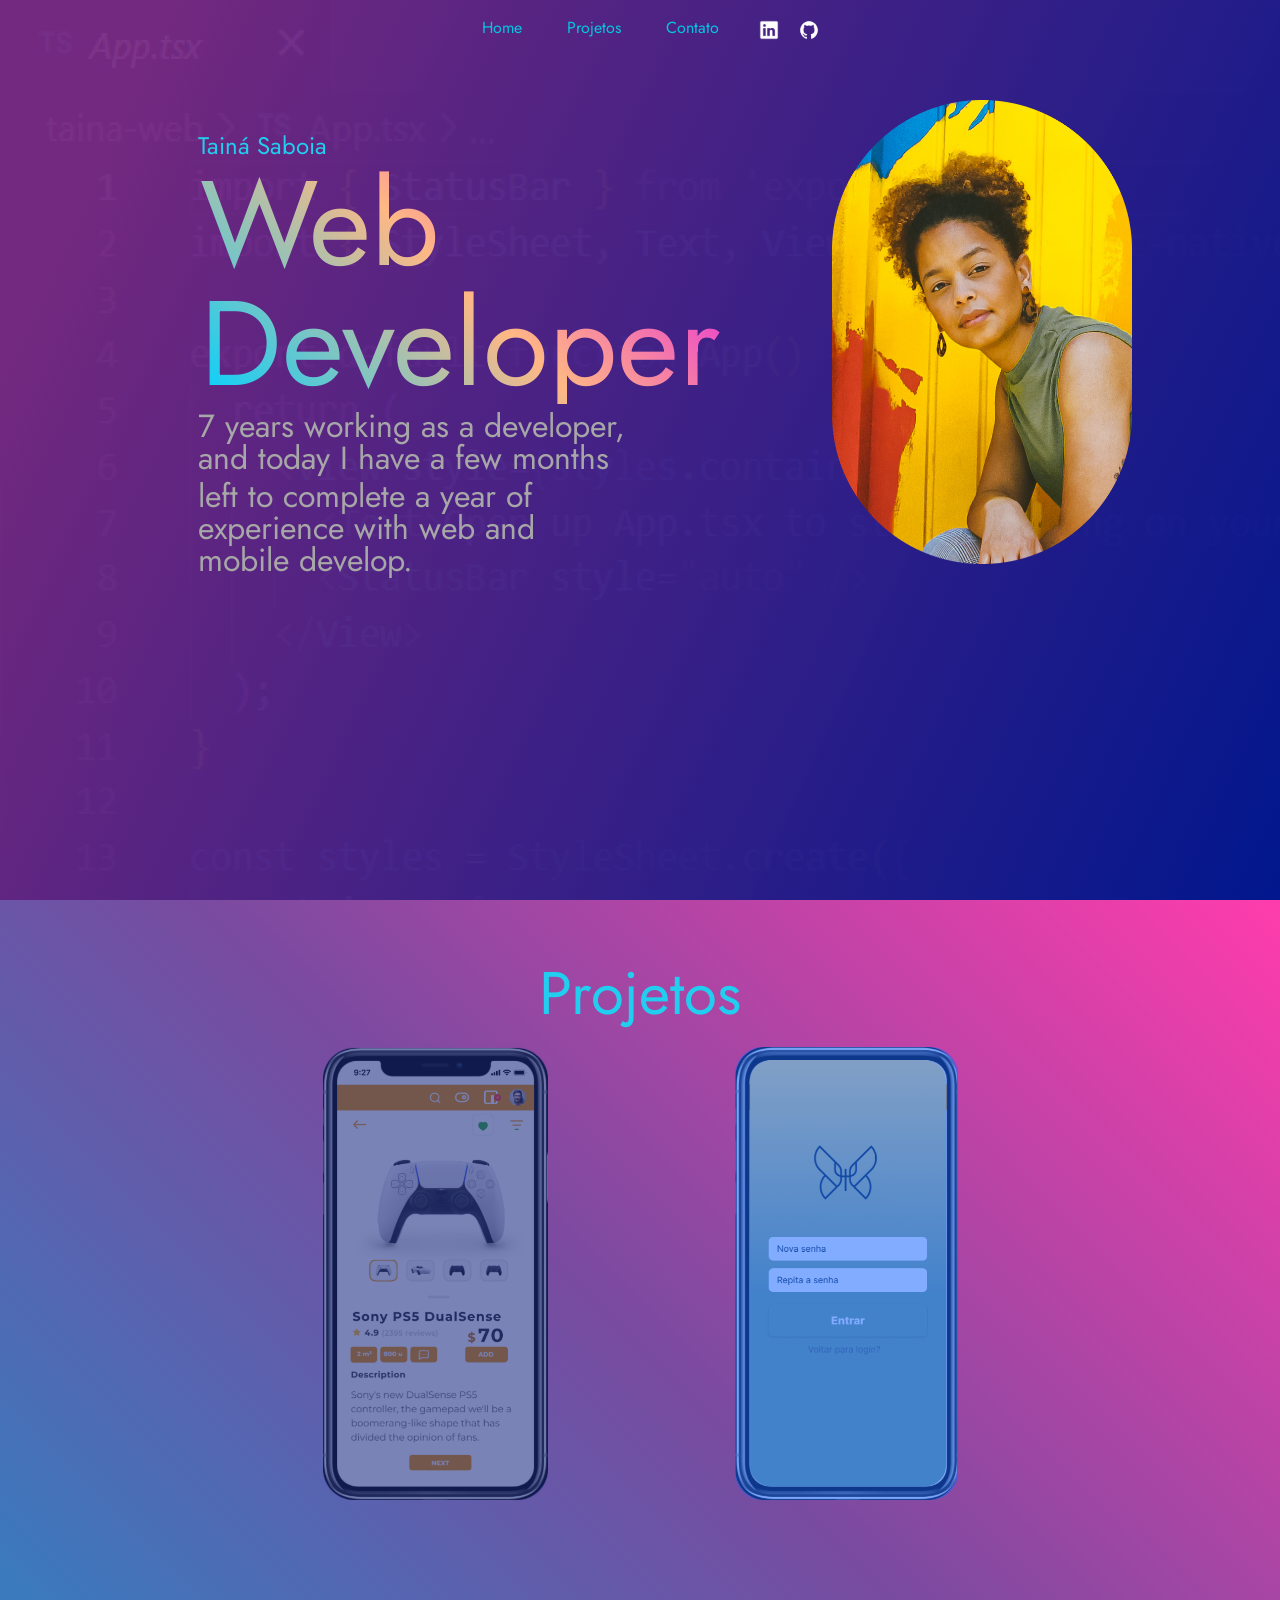
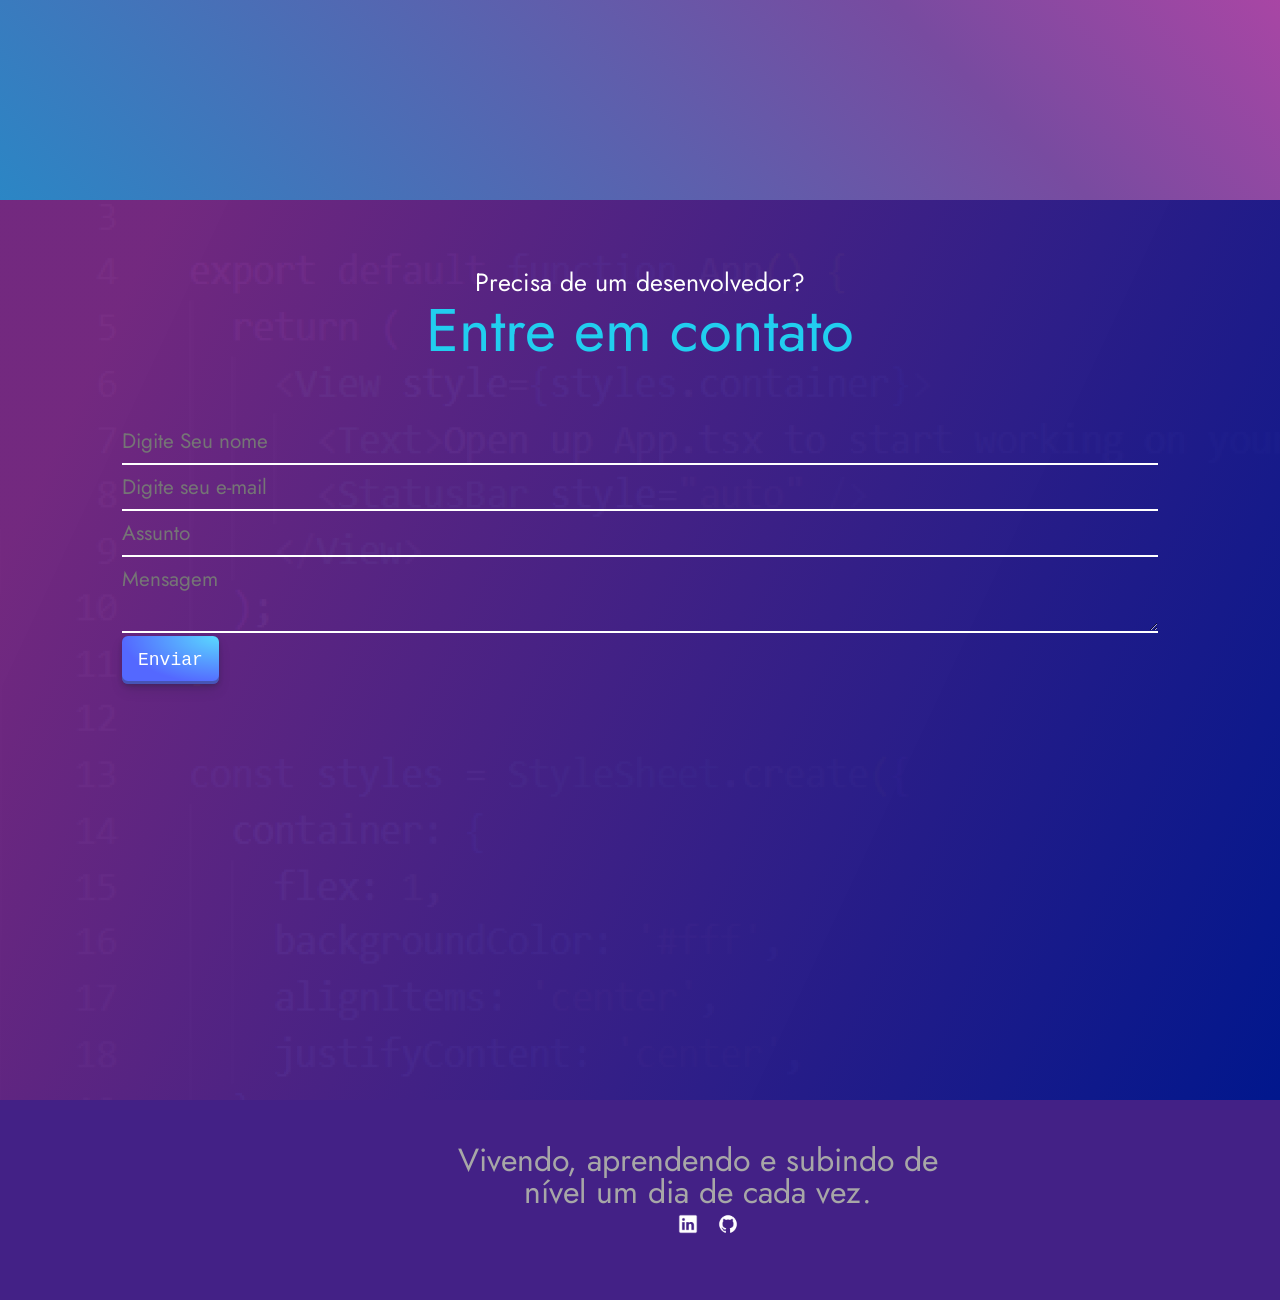
==== home.html @ cf65881f "done" ====
<!DOCTYPE html>
<html lang ="pt-br">
    <head>
        <meta charset="UTF-8">
        <title>Tainá Saboia</title>
        <link rel="stylesheet" href="../css/reset.css">
        <link rel="stylesheet" href="../css/style.css"> 
        <link rel="preconnect" href="https://fonts.googleapis.com">
        <link rel="preconnect" href="https://fonts.gstatic.com" crossorigin>
        <link href="https://fonts.googleapis.com/css2?family=Jost:wght@400;900&display=swap" rel="stylesheet">
        <link rel="stylesheet" href="https://cdnjs.cloudflare.com/ajax/libs/animate.css/4.1.1/animate.min.css"/>

    </head>
    <body>
        <header>
            <nav>
                <ul>
                    <li><a href="#home">Home</a></li>
                    <li><a href="#projects">Projetos</a></li>
                    <li><a href="#contact">Contato</a></li>
                    <li><a href="https://www.linkedin.com/in/tasaboia/" target="_blank" rel="noopener noreferrer"><img src="../images/logo-linkedin.png"/></a></li>
                    <li><a href="https://github.com/tasaboia" target="_blank" rel="noopener noreferrer"><img src="../images/logo-github.png"/></a></li>

                </ul>
            </nav>
        </header>

        <section id="home">
            <div>
                <p class="title-name">Tainá Saboia</p>
                <img class="perfil-photo" src="../images/profile-photo.png"/>
                <h1 >Web Developer</h1>
                <p>7 years working as a developer, and today I have a few months </p>
                <p>left to complete a year of experience with web and mobile develop.</p>
                
                
            </div>
        </section>

        <section id="projects">
            <h2>Projetos</h2>
            
            <ul class="projects-items">
                <li class="laytou-projetc">
                    <a>
                        <div class="projects-item">
                             <img src="../images/coletiva-background.png" /> 
                             
                        </div>
                        
                    </a>
                </li>
                <li class="laytou-projetc">
                    <a>
                        <div class="projects-item">
                            <img src="../images/app-background.png" />
                        </div>
                    </a>
                    
                </li>
            </ul>
        </section>
        <section id="contact">
            <div class="title-area">
                <p>Precisa de um desenvolvedor?</p>
                <h2>Entre em contato</h2>
            </div>
            <div class="contact-area">
                <form action="POST" data-netlify="true">
                    <input name="name" class="field" type="text"  placeholder="Digite Seu nome">
                    <input name="email" class="field" type="email"  placeholder="Digite seu e-mail">
                    <input name="subject" class="field" type="text"  placeholder="Assunto">
                    <textarea name="message" class="field" type="text" placeholder="Mensagem"></textarea>
                    <button id="button" class="button" role="button" type="submit">Enviar</button>
                </form>
            </div>
        </section>
    </body>
    <footer>
        <div class="footer-area">
            <div>
                <p>Vivendo, aprendendo e subindo de nível um dia de cada vez.</p>
                <ul>
                    <li><a href="https://www.linkedin.com/in/tasaboia/" target="_blank" rel="noopener noreferrer"><img src="../images/logo-linkedin.png"/></a></li>
                    <li><a href="https://github.com/tasaboia" target="_blank" rel="noopener noreferrer"><img src="../images/logo-github.png"/></a></li>

                </ul>
            </div>

            <div></div>
        </div>
    </footer>
</html
---- css/style.css ----
html {
    scroll-behavior: smooth;
}

body {
    background-image: linear-gradient(115deg, rgba(119,41,132,0.95) 10% , #01178D 100%),url("../images/background-code.png");
    justify-items: center;
    justify-content: center;
    width: 940;
    height: 100vh;
    font-family: 'Jost', sans-serif;
}

body img {
    position: absolute;
    width: 100%;
}

header {
    width: 100%;
    position: fixed;
    text-align: center;
    padding-top: 20px;
    margin-right: 10px;
}

nav li{
    display: inline;
    margin-inline: 20px;
    animation: fadeInUp 5s;

}

nav img {
    width: 20px;
    height: 20px;
}

a { 
    color: #05C5DF;
}
a:link { 
    text-decoration: none;
}
a:visited { 
    text-decoration: none; 
}
a:hover {
    text-decoration: none; color: #00FFF0;
}
a:active {
    text-decoration: none;
}

#home {
    padding-top: 10%;
    padding-left: 15%;
    height: 100%;
    width: 50%;
    box-sizing: border-box;
}

.title-name {
    font-size: x-large;
    color: #21CEEF;
    animation: zoomIn;
    animation-duration: 1s; /* don't forget to set a duration! */
}

.perfil-photo {
    margin-top: -5%;
    margin-left: 50%;
    max-width: 300px;
    height: auto;
    animation: flipInY 2s;
}

h1 {
    font-size: 120px;
    background: -webkit-linear-gradient(45deg, #00D1FF, #FFB884, #DF00F2);
    -webkit-background-clip: text;
    -webkit-text-fill-color: transparent;
    margin-bottom: 20px;
    display: inline-block;
    margin: 0 0.5rem;
    animation: flipInX; /* referring directly to the animation's @keyframe declaration */
    animation-duration: 2s; /* don't forget to set a duration! */
}

p {
    color: #A7A7A7;
    font-size: xx-large;
    margin: 6px;
}

#projects  {
    height: 100vh;
    padding: 5%;
    box-sizing: border-box;
    background-color: #FF3CAC;
    background-image: linear-gradient(225deg, #FF3CAC 0%, #784BA0 50%, #2B86C5 100%);
}

#projects img  {
    position: relative;
    width: 55%;
    max-height: auto;
    animation: fadeIn;
    animation-duration: 2s; /* don't forget to set a duration! */
}

#projects img:hover  {
    box-shadow: rgba(0, 0, 0, 0.56) 0px 22px 70px 4px;
    border-radius: 20px;
}
.projects-items {
    padding: 2%;
    margin: 0 auto;
    text-align: center;
}

.description-items {
    display: list-item;
    background-color: black;
}

.projects-items p {
    font-size: 18px;
    padding: 6px;
    color: white;
}
.projects-items li {
    display: inline-block;
}

.projects-item:hover {
    cursor: pointer;
}

.projects-item:active{
    animation: zoomOut 5s;
}

#description-item {
    position: relative;
    background-color: black;
    display: list-item;
}

h2 {
    text-align: center;
    font-size: 60px;
    box-sizing: border-box;
    color: #21CEEF;
}


.title-area {
    text-align: center;
    font-size: 60px;
    box-sizing: border-box;
    color: #21CEEF;
}

.title-area p {
    font-size: 25px;
    color: white;
}

#contact {
    height: 100vh;
    padding: 5%;
    box-sizing: border-box;
}

.contact-area {
    display: grid;
    margin: 5%;
    grid-template-columns: auto;
    grid-gap: 1rem 1rem;
    justify-items: center;
    position : relative;
}

.field {
    font-family: inherit;
    width: 100%;
    border: 0;
    border-bottom: 2px solid white;
    outline: 0;
    font-size: 1.3rem;
    color: white;
    padding: 7px 0;
    background: transparent;
    transition: border-color 0.2s;
  }
  
  .field.label {
    position: absolute;
    top: 0;
    display: block;
    transition: 0.2s;
    font-size: 1rem;
    color: white;
  }

.textarea{
    width: 50%;
    height: 20vh;
    padding: 8px;
    margin: 4px;
}


.button {
  align-items: center;
  appearance: none;
  background-image: radial-gradient(100% 100% at 100% 0, #5adaff 0, #5468ff 100%);
  border: 0;
  border-radius: 6px;
  box-shadow: rgba(45, 35, 66, .4) 0 2px 4px,rgba(45, 35, 66, .3) 0 7px 13px -3px,rgba(58, 65, 111, .5) 0 -3px 0 inset;
  box-sizing: border-box;
  color: #fff;
  cursor: pointer;
  display: inline-flex;
  font-family: "JetBrains Mono",monospace;
  height: 48px;
  justify-content: center;
  line-height: 1;
  list-style: none;
  overflow: hidden;
  padding-left: 16px;
  padding-right: 16px;
  position: relative;
  text-align: left;
  text-decoration: none;
  transition: box-shadow .15s,transform .15s;
  user-select: none;
  -webkit-user-select: none;
  touch-action: manipulation;
  white-space: nowrap;
  will-change: box-shadow,transform;
  font-size: 18px;
}

.button:focus {
  box-shadow: #3c4fe0 0 0 0 1.5px inset, rgba(45, 35, 66, .4) 0 2px 4px, rgba(45, 35, 66, .3) 0 7px 13px -3px, #3c4fe0 0 -3px 0 inset;
}

.button:hover {
  box-shadow: rgba(45, 35, 66, .4) 0 4px 8px, rgba(45, 35, 66, .3) 0 7px 13px -3px, #3c4fe0 0 -3px 0 inset;
  transform: translateY(-2px);
}

.button:active {
  box-shadow: #3c4fe0 0 3px 7px inset;
  transform: translateY(2px);
}


.footer-area{
    width: 100%;
    height: 200px;
    background-color: #432186;

}
.footer-area div{
    padding-top: 3%;
    padding-left: 35%;
    text-align: center;
    width: 500px;
}

.footer-area li{
    display: inline;
    margin-inline: 20px;
}

.footer-area  img {
    width: 20px;
    height: 20px;
}
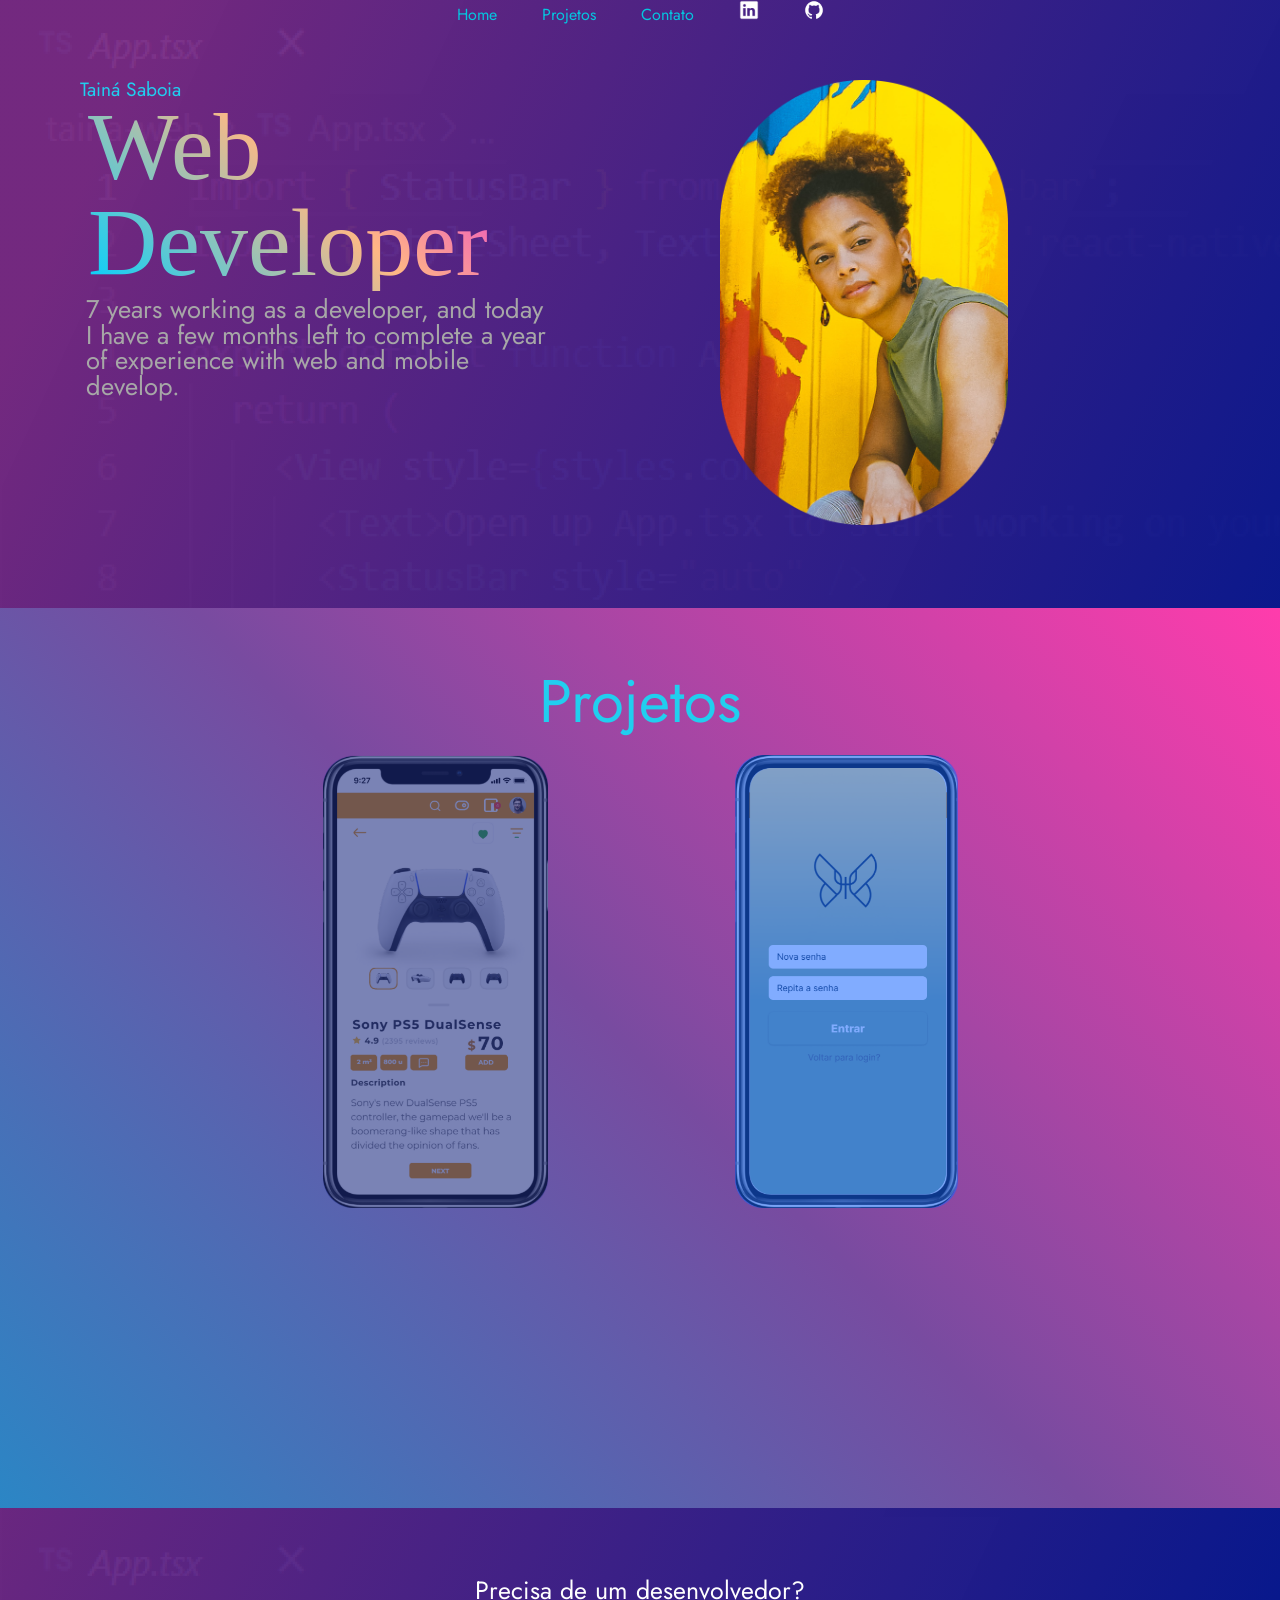
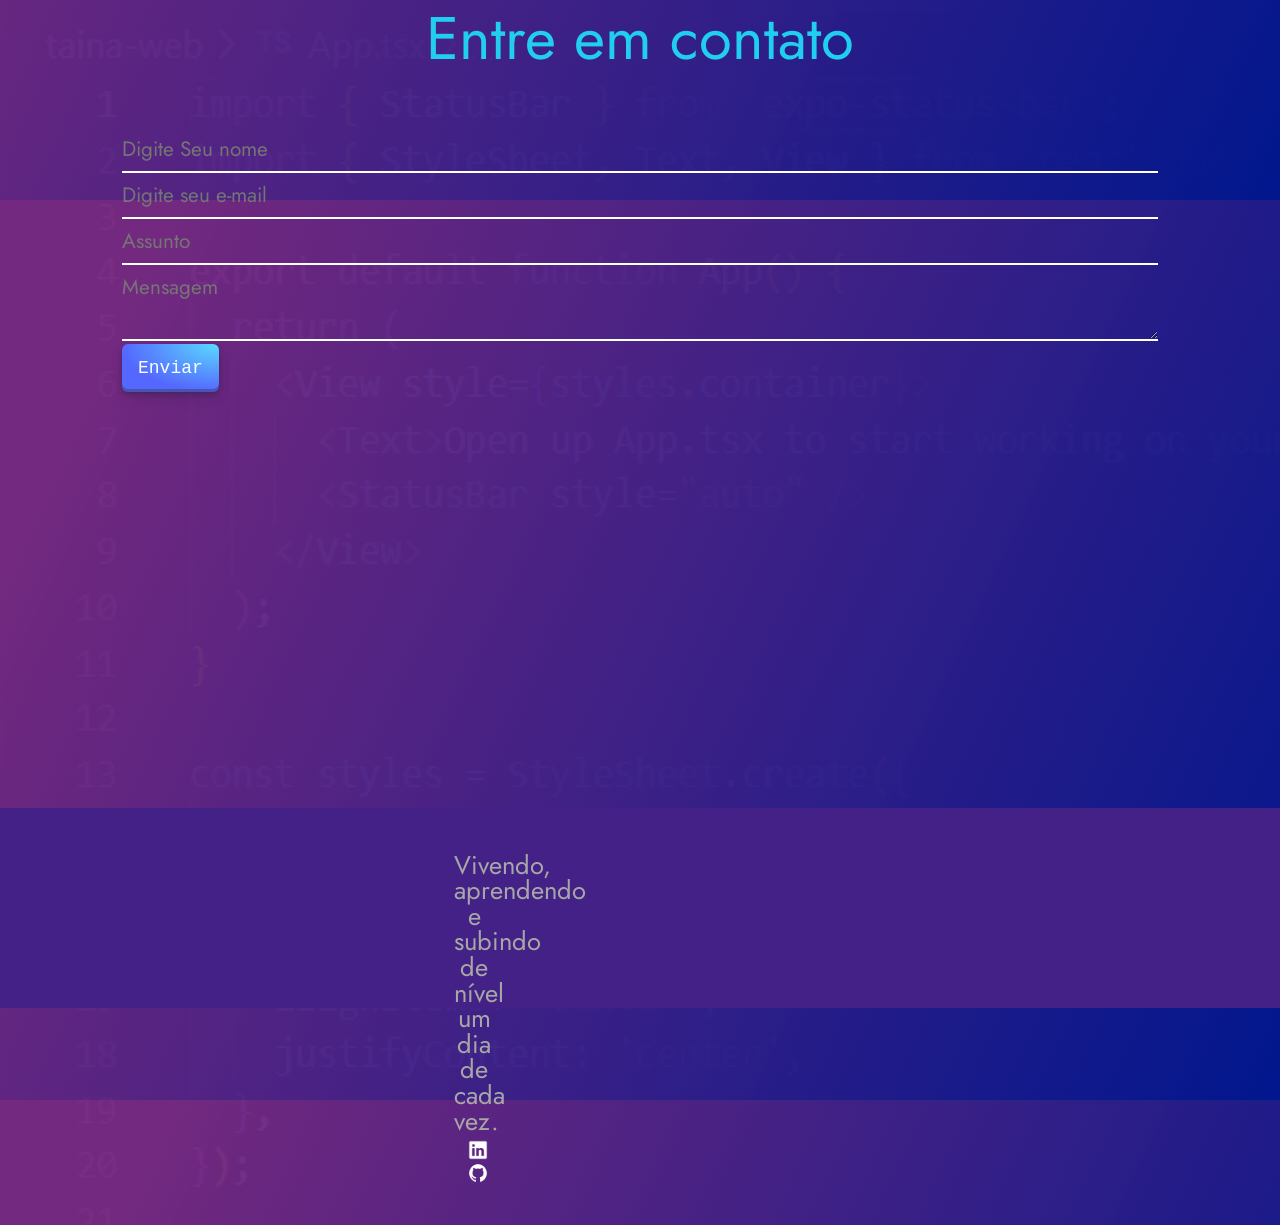
==== commit e049b40a: "responsive home" ====
--- a/home.html
+++ b/home.html
@@ -2,14 +2,17 @@
 <html lang ="pt-br">
     <head>
         <meta charset="UTF-8">
+        <meta name="viewport" content="width=device-width initial-+scale=1.0"/>
         <title>Tainá Saboia</title>
-        <link rel="stylesheet" href="../css/reset.css">
-        <link rel="stylesheet" href="../css/style.css"> 
+        <link rel="stylesheet" href="css/reset.css">
+        <link rel="stylesheet" href="css/style.css"> 
         <link rel="preconnect" href="https://fonts.googleapis.com">
         <link rel="preconnect" href="https://fonts.gstatic.com" crossorigin>
         <link href="https://fonts.googleapis.com/css2?family=Jost:wght@400;900&display=swap" rel="stylesheet">
         <link rel="stylesheet" href="https://cdnjs.cloudflare.com/ajax/libs/animate.css/4.1.1/animate.min.css"/>
-
+        <link rel="preconnect" href="https://fonts.googleapis.com">
+        <link rel="preconnect" href="https://fonts.gstatic.com" crossorigin>
+        <link href="https://fonts.googleapis.com/css2?family=Jost:ital,wght@0,400;1,200&display=swap" rel="stylesheet">
     </head>
     <body>
         <header>
@@ -18,25 +21,25 @@
                     <li><a href="#home">Home</a></li>
                     <li><a href="#projects">Projetos</a></li>
                     <li><a href="#contact">Contato</a></li>
-                    <li><a href="https://www.linkedin.com/in/tasaboia/" target="_blank" rel="noopener noreferrer"><img src="../images/logo-linkedin.png"/></a></li>
-                    <li><a href="https://github.com/tasaboia" target="_blank" rel="noopener noreferrer"><img src="../images/logo-github.png"/></a></li>
+                    <li><a href="https://www.linkedin.com/in/tasaboia/" target="_blank" rel="noopener noreferrer"><img src="images/logo-linkedin.png" alt="linkedin"/></a></li>
+                    <li><a href="https://github.com/tasaboia" target="_blank" rel="noopener noreferrer"><img src="images/logo-github.png" alt="github"/></a></li>
 
                 </ul>
             </nav>
         </header>
 
-        <section id="home">
-            <div>
-                <p class="title-name">Tainá Saboia</p>
-                <img class="perfil-photo" src="../images/profile-photo.png"/>
-                <h1 >Web Developer</h1>
-                <p>7 years working as a developer, and today I have a few months </p>
-                <p>left to complete a year of experience with web and mobile develop.</p>
-                
-                
-            </div>
-        </section>
-
+        <main class="home">
+            <section id="home">
+                <div class="left__home">
+                    <h3 class="title-name">Tainá Saboia</h3>
+                    <h1 >Web Developer</h1>
+                    <p>7 years working as a developer, and today I have a few months left to complete a year of experience with web and mobile develop.</p>
+                </div>
+                <div class="right__home">
+                    <img class="perfil-photo" src="images/profile-photo.png" alt="Taina Saboia"/>
+                </div>
+            </section>
+        </main>
         <section id="projects">
             <h2>Projetos</h2>
             
@@ -44,7 +47,7 @@
                 <li class="laytou-projetc">
                     <a>
                         <div class="projects-item">
-                             <img src="../images/coletiva-background.png" /> 
+                             <img src="images/coletiva-background.png" /> 
                              
                         </div>
                         
@@ -53,7 +56,7 @@
                 <li class="laytou-projetc">
                     <a>
                         <div class="projects-item">
-                            <img src="../images/app-background.png" />
+                            <img src="images/app-background.png" />
                         </div>
                     </a>
                     
@@ -81,8 +84,8 @@
             <div>
                 <p>Vivendo, aprendendo e subindo de nível um dia de cada vez.</p>
                 <ul>
-                    <li><a href="https://www.linkedin.com/in/tasaboia/" target="_blank" rel="noopener noreferrer"><img src="../images/logo-linkedin.png"/></a></li>
-                    <li><a href="https://github.com/tasaboia" target="_blank" rel="noopener noreferrer"><img src="../images/logo-github.png"/></a></li>
+                    <li><a href="https://www.linkedin.com/in/tasaboia/" target="_blank" rel="noopener noreferrer"><img src="images/logo-linkedin.png"/></a></li>
+                    <li><a href="https://github.com/tasaboia" target="_blank" rel="noopener noreferrer"><img src="images/logo-github.png"/></a></li>
 
                 </ul>
             </div>
@@ -90,4 +93,5 @@
             <div></div>
         </div>
     </footer>
+    
 </html
--- a/css/style.css
+++ b/css/style.css
@@ -1,34 +1,29 @@
 html {
     scroll-behavior: smooth;
 }
+* {
+  box-sizing: border-box;
+}
+
 
 body {
-    background-image: linear-gradient(115deg, rgba(119,41,132,0.95) 10% , #01178D 100%),url("../images/background-code.png");
-    justify-items: center;
-    justify-content: center;
-    width: 940;
+     background-image: linear-gradient(115deg, rgba(119,41,132,0.95) 10% , #01178D 100%),url("../images/background-code.png"); 
+    width: 100%;
     height: 100vh;
     font-family: 'Jost', sans-serif;
 }
 
-body img {
-    position: absolute;
-    width: 100%;
-}
 
 header {
-    width: 100%;
-    position: fixed;
-    text-align: center;
-    padding-top: 20px;
-    margin-right: 10px;
+  width: 100%;
+  position: fixed;
+  text-align: center;
 }
 
 nav li{
     display: inline;
     margin-inline: 20px;
     animation: fadeInUp 5s;
-
 }
 
 nav img {
@@ -52,29 +47,46 @@
     text-decoration: none;
 }
 
+main div {
+  margin: 5rem;
+}
+
 #home {
-    padding-top: 10%;
-    padding-left: 15%;
-    height: 100%;
-    width: 50%;
+    display: grid;
+    grid-template-columns: repeat(auto-fit, minmax(250px,1fr));
+    width: auto;
+    height: auto;
     box-sizing: border-box;
 }
 
-.title-name {
-    font-size: x-large;
-    color: #21CEEF;
-    animation: zoomIn;
-    animation-duration: 1s; /* don't forget to set a duration! */
-}
-
-.perfil-photo {
-    margin-top: -5%;
-    margin-left: 50%;
-    max-width: 300px;
-    height: auto;
-    animation: flipInY 2s;
-}
-
+.left__home h1 {
+  font-size: 6rem;
+  background: -webkit-linear-gradient(45deg, #00D1FF, #FFB884, #DF00F2);
+  -webkit-background-clip: text;
+  font-family: 'Volkhov', serif;
+  -webkit-text-fill-color: transparent;
+  animation: flipInX; /* referring directly to the animation's @keyframe declaration */
+  animation-duration: 2s; /* don't forget to set a duration! */
+}
+
+.left__home h3 {
+  font-size: 1.2rem;
+  animation: zoomIn;
+  animation-duration: 1s; /* don't forget to set a duration! */
+  align-self: flex-end;
+  color: #21CEEF;
+}
+
+main section{
+  flex-grow: 1;
+}
+
+main img{
+
+  max-width: 60%;
+  height: auto;
+  animation: flipInY 2s;
+}
 h1 {
     font-size: 120px;
     background: -webkit-linear-gradient(45deg, #00D1FF, #FFB884, #DF00F2);
@@ -89,14 +101,13 @@
 
 p {
     color: #A7A7A7;
-    font-size: xx-large;
+    font-size: 1.6rem;
     margin: 6px;
 }
 
 #projects  {
     height: 100vh;
     padding: 5%;
-    box-sizing: border-box;
     background-color: #FF3CAC;
     background-image: linear-gradient(225deg, #FF3CAC 0%, #784BA0 50%, #2B86C5 100%);
 }
@@ -150,7 +161,6 @@
 h2 {
     text-align: center;
     font-size: 60px;
-    box-sizing: border-box;
     color: #21CEEF;
 }
 
@@ -158,7 +168,6 @@
 .title-area {
     text-align: center;
     font-size: 60px;
-    box-sizing: border-box;
     color: #21CEEF;
 }
 
@@ -170,7 +179,6 @@
 #contact {
     height: 100vh;
     padding: 5%;
-    box-sizing: border-box;
 }
 
 .contact-area {
@@ -219,7 +227,6 @@
   border: 0;
   border-radius: 6px;
   box-shadow: rgba(45, 35, 66, .4) 0 2px 4px,rgba(45, 35, 66, .3) 0 7px 13px -3px,rgba(58, 65, 111, .5) 0 -3px 0 inset;
-  box-sizing: border-box;
   color: #fff;
   cursor: pointer;
   display: inline-flex;
@@ -279,4 +286,10 @@
 .footer-area  img {
     width: 20px;
     height: 20px;
+}
+
+@media (max-width: 768px) {
+  html{
+    font-size: 50%;
+  }
 }
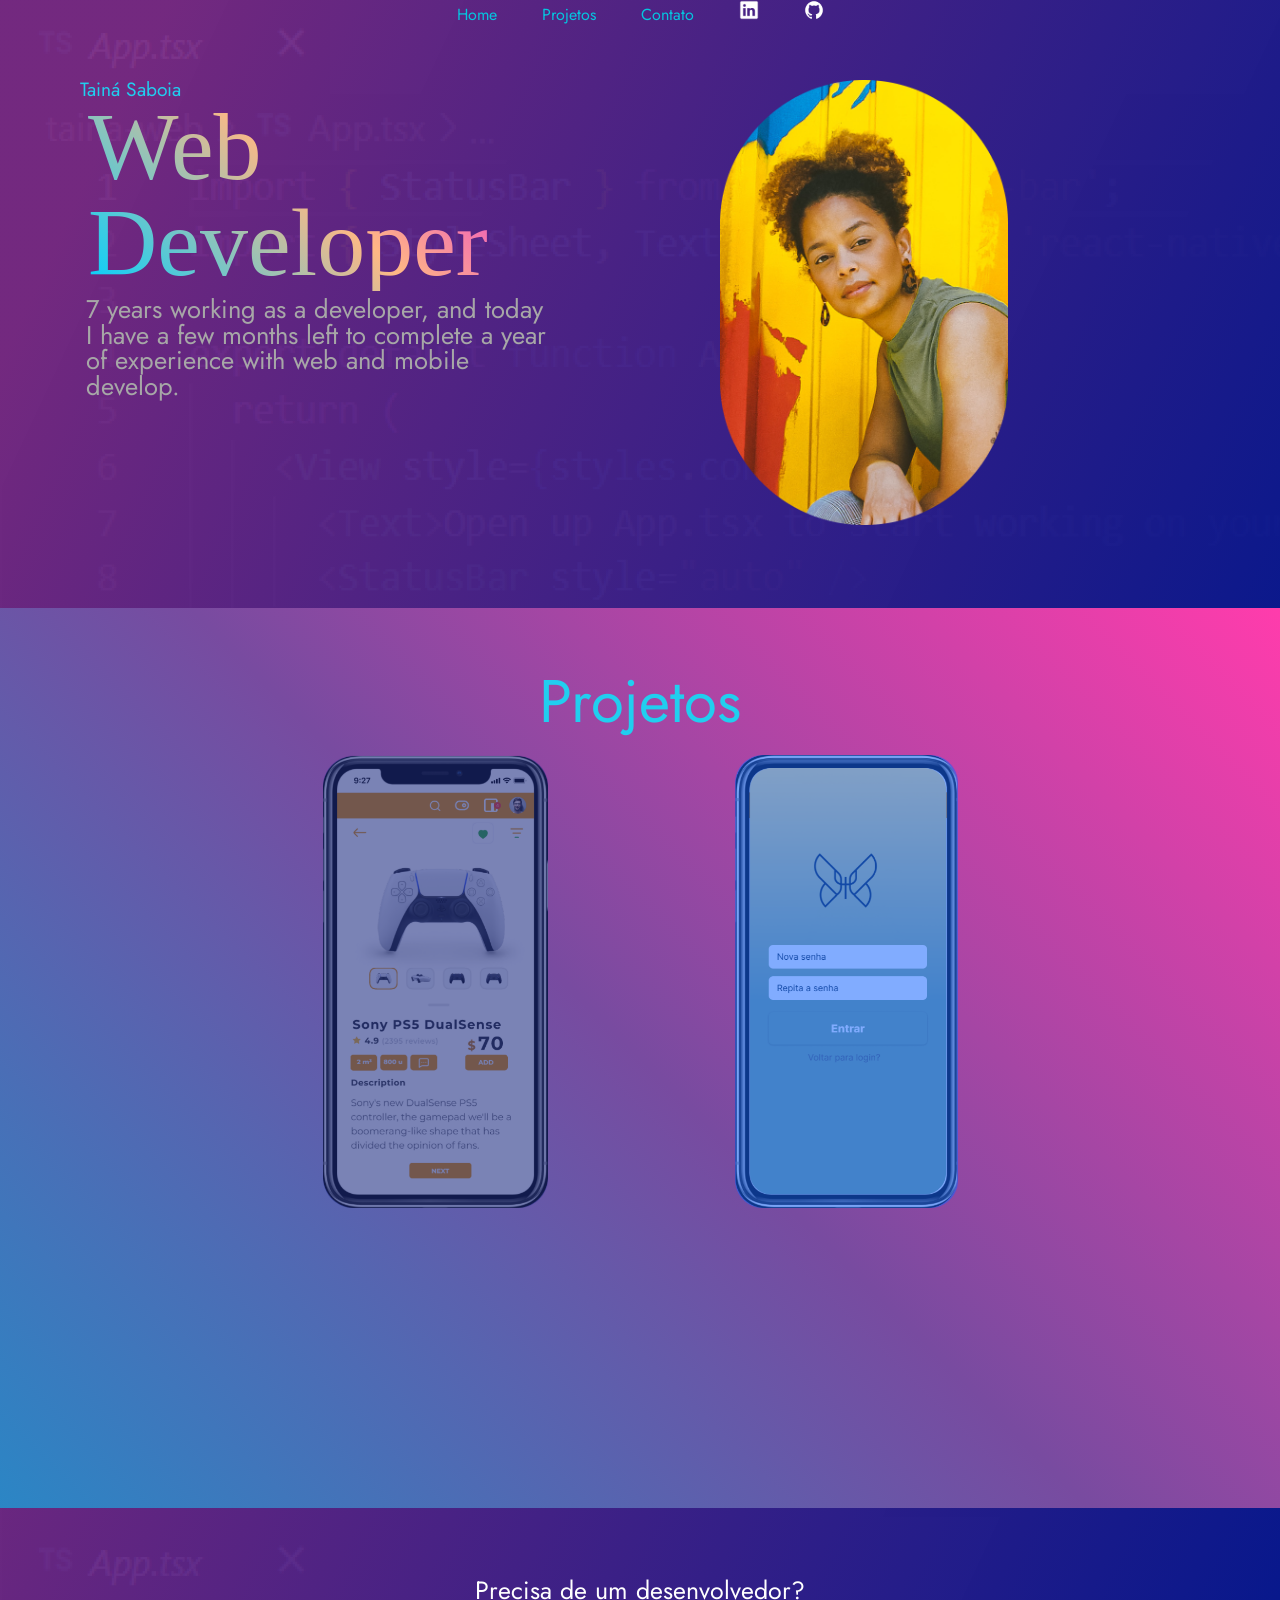
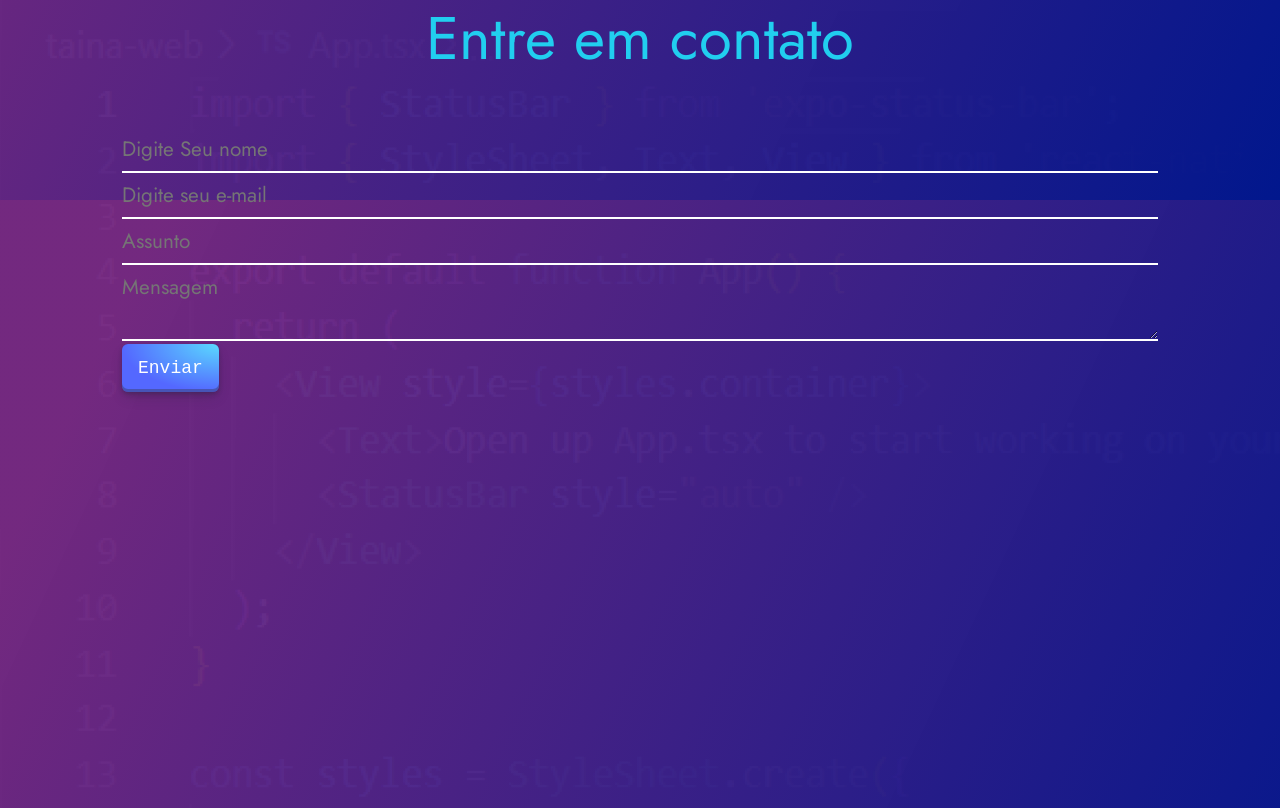
==== commit 91916fca: "responsive home" ====
--- a/home.html
+++ b/home.html
@@ -79,19 +79,5 @@
             </div>
         </section>
     </body>
-    <footer>
-        <div class="footer-area">
-            <div>
-                <p>Vivendo, aprendendo e subindo de nível um dia de cada vez.</p>
-                <ul>
-                    <li><a href="https://www.linkedin.com/in/tasaboia/" target="_blank" rel="noopener noreferrer"><img src="images/logo-linkedin.png"/></a></li>
-                    <li><a href="https://github.com/tasaboia" target="_blank" rel="noopener noreferrer"><img src="images/logo-github.png"/></a></li>
-
-                </ul>
-            </div>
-
-            <div></div>
-        </div>
-    </footer>
     
 </html
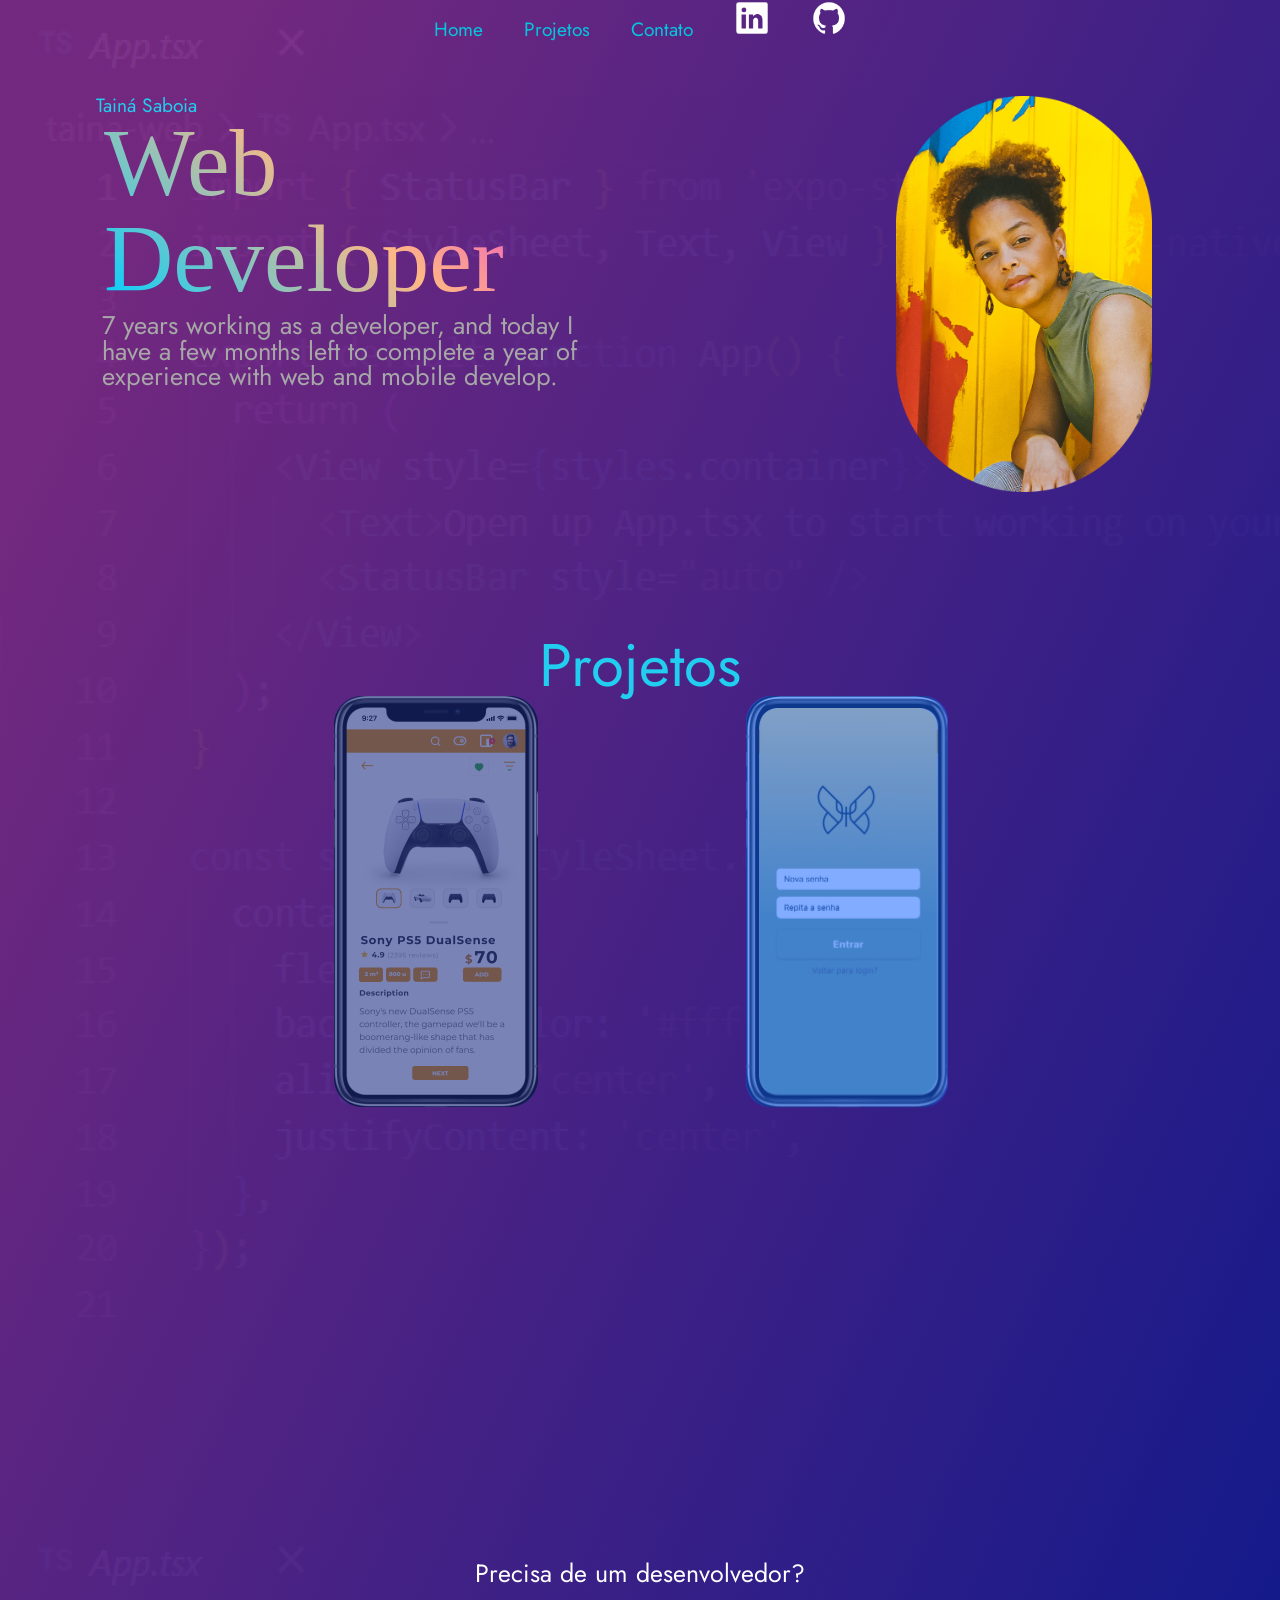
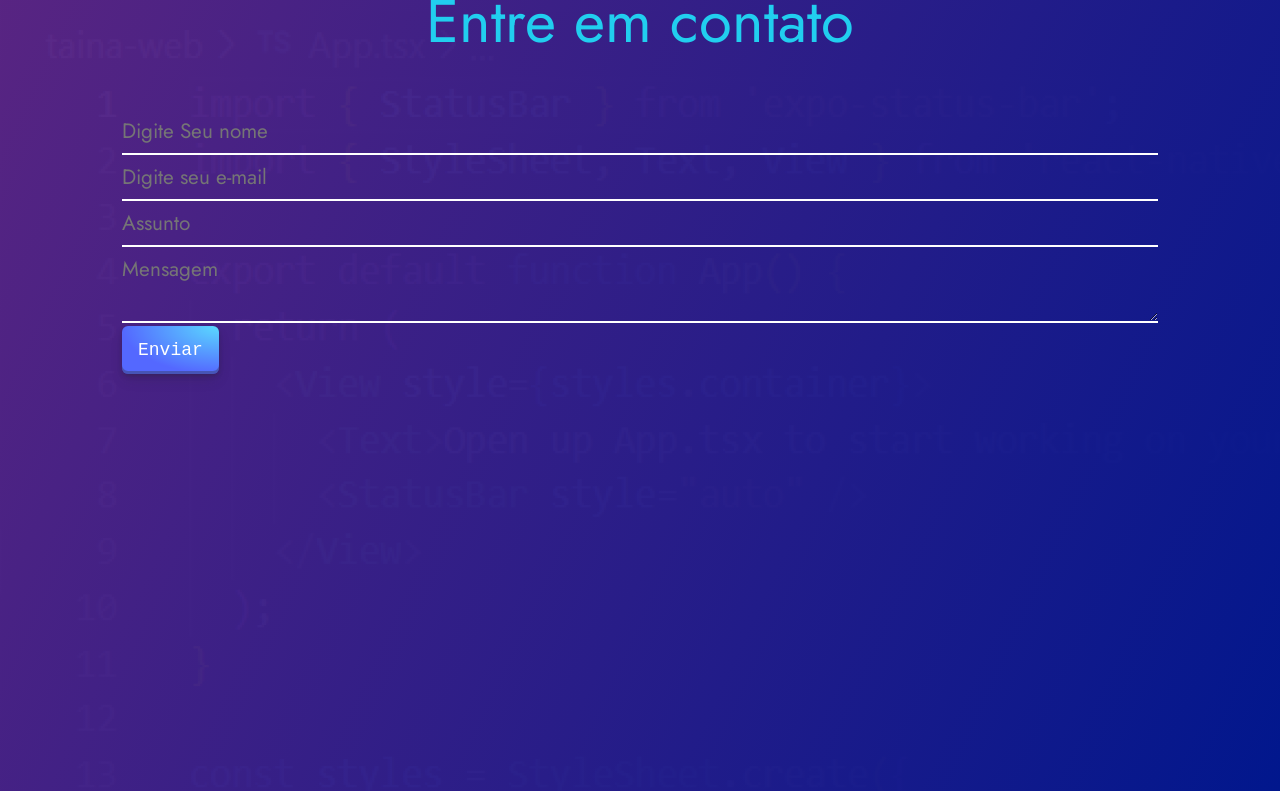
==== commit 97a15779: "responsive" ====
--- a/home.html
+++ b/home.html
@@ -16,6 +16,14 @@
     </head>
     <body>
         <header>
+            <div class="menu-section">
+                <div class="menu-toggle">
+                        <div class="one"></div>
+                        <div class="two"></div>
+                        <div class="three"></div>
+                    </div>
+                </div>
+
             <nav>
                 <ul>
                     <li><a href="#home">Home</a></li>
@@ -26,6 +34,8 @@
 
                 </ul>
             </nav>
+        </div>
+
         </header>
 
         <main class="home">
@@ -78,6 +88,7 @@
                 </form>
             </div>
         </section>
+        
     </body>
     
 </html
--- a/css/style.css
+++ b/css/style.css
@@ -1,38 +1,37 @@
-html {
-    scroll-behavior: smooth;
-}
+
 * {
   box-sizing: border-box;
 }
-
+html {
+  scroll-behavior: smooth;
+}
 
 body {
-     background-image: linear-gradient(115deg, rgba(119,41,132,0.95) 10% , #01178D 100%),url("../images/background-code.png"); 
-    width: 100%;
-    height: 100vh;
+    background-image: linear-gradient(115deg, rgba(119,41,132,0.95) 10% , #01178D 100%),url("../images/background-code.png"); 
     font-family: 'Jost', sans-serif;
 }
 
 
 header {
-  width: 100%;
+  width: 100vw;
   position: fixed;
   text-align: center;
 }
 
 nav li{
     display: inline;
-    margin-inline: 20px;
+    margin-inline: 2vh;
     animation: fadeInUp 5s;
 }
 
 nav img {
-    width: 20px;
-    height: 20px;
+    width: 4vh;
+    height: auto;
 }
 
 a { 
     color: #05C5DF;
+    font-size: 1.2rem;
 }
 a:link { 
     text-decoration: none;
@@ -48,15 +47,13 @@
 }
 
 main div {
-  margin: 5rem;
+  width: 80%;
+  margin: 6rem;
 }
 
 #home {
     display: grid;
-    grid-template-columns: repeat(auto-fit, minmax(250px,1fr));
-    width: auto;
-    height: auto;
-    box-sizing: border-box;
+    grid-template-columns: repeat(auto-fit, minmax(350px, 1fr));
 }
 
 .left__home h1 {
@@ -82,10 +79,11 @@
 }
 
 main img{
-
-  max-width: 60%;
+  width: 50%;
+  min-width: 20vh;
+  margin-left: 10rem;
   height: auto;
-  animation: flipInY 2s;
+  animation: fadeIn 2s;
 }
 h1 {
     font-size: 120px;
@@ -106,16 +104,16 @@
 }
 
 #projects  {
-    height: 100vh;
-    padding: 5%;
-    background-color: #FF3CAC;
-    background-image: linear-gradient(225deg, #FF3CAC 0%, #784BA0 50%, #2B86C5 100%);
+  width: 100%;
+  height: 100vh;
+  padding: 5vh;
 }
 
 #projects img  {
     position: relative;
-    width: 55%;
-    max-height: auto;
+    width: 50%; 
+    max-width: 50%;
+    min-width: 30%;
     animation: fadeIn;
     animation-duration: 2s; /* don't forget to set a duration! */
 }
@@ -125,7 +123,6 @@
     border-radius: 20px;
 }
 .projects-items {
-    padding: 2%;
     margin: 0 auto;
     text-align: center;
 }
@@ -135,11 +132,6 @@
     background-color: black;
 }
 
-.projects-items p {
-    font-size: 18px;
-    padding: 6px;
-    color: white;
-}
 .projects-items li {
     display: inline-block;
 }
@@ -290,6 +282,25 @@
 
 @media (max-width: 768px) {
   html{
-    font-size: 50%;
+    font-size: 65%;
+  }
+
+}
+
+@media (max-width: 500px) {
+  .left__home {
+    margin: 3%;
+  }
+
+  #projects {
+    padding: 3vh;
+  }
+  
+  .projects-item {
+    display: grid;
+    width: 50vw;
+    justify-content: center;
+    justify-items: center;
+    grid-template-columns: repeat(auto-fit, minmax(200px, 1fr));
   }
 }
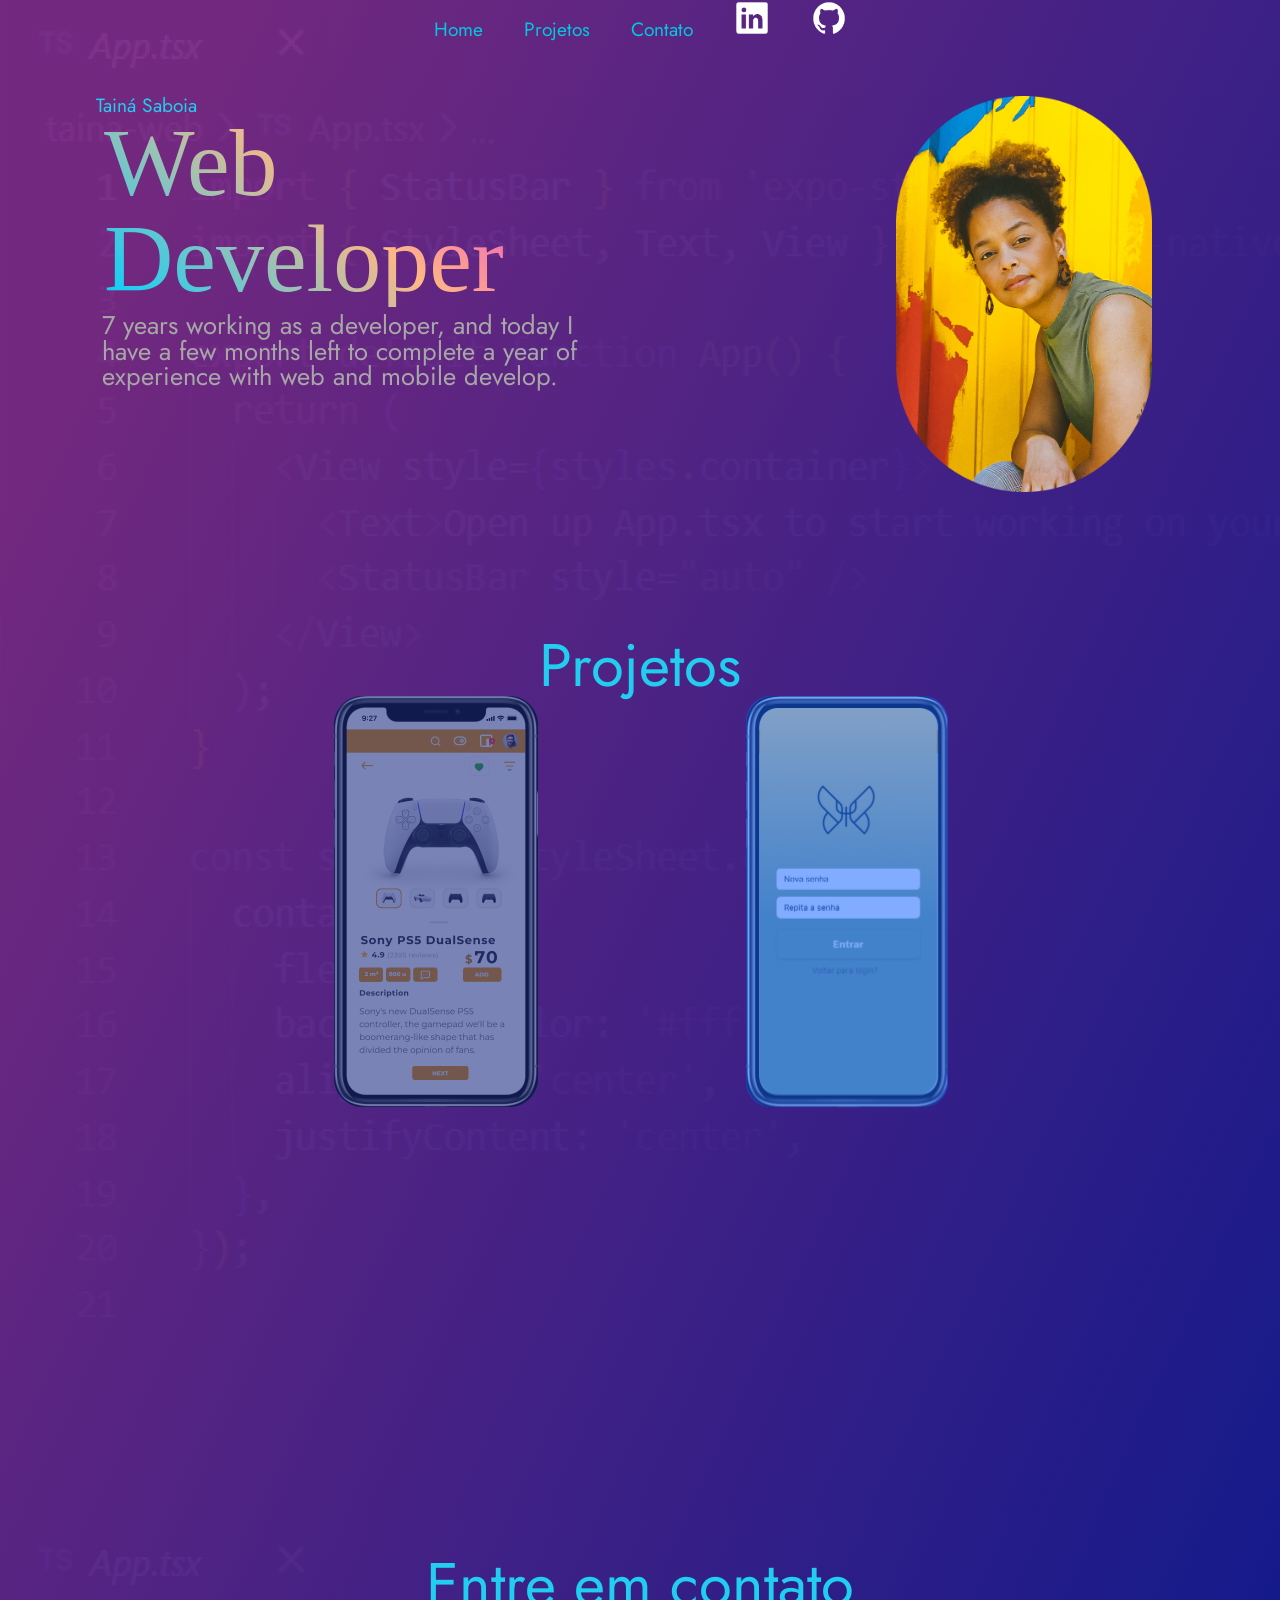
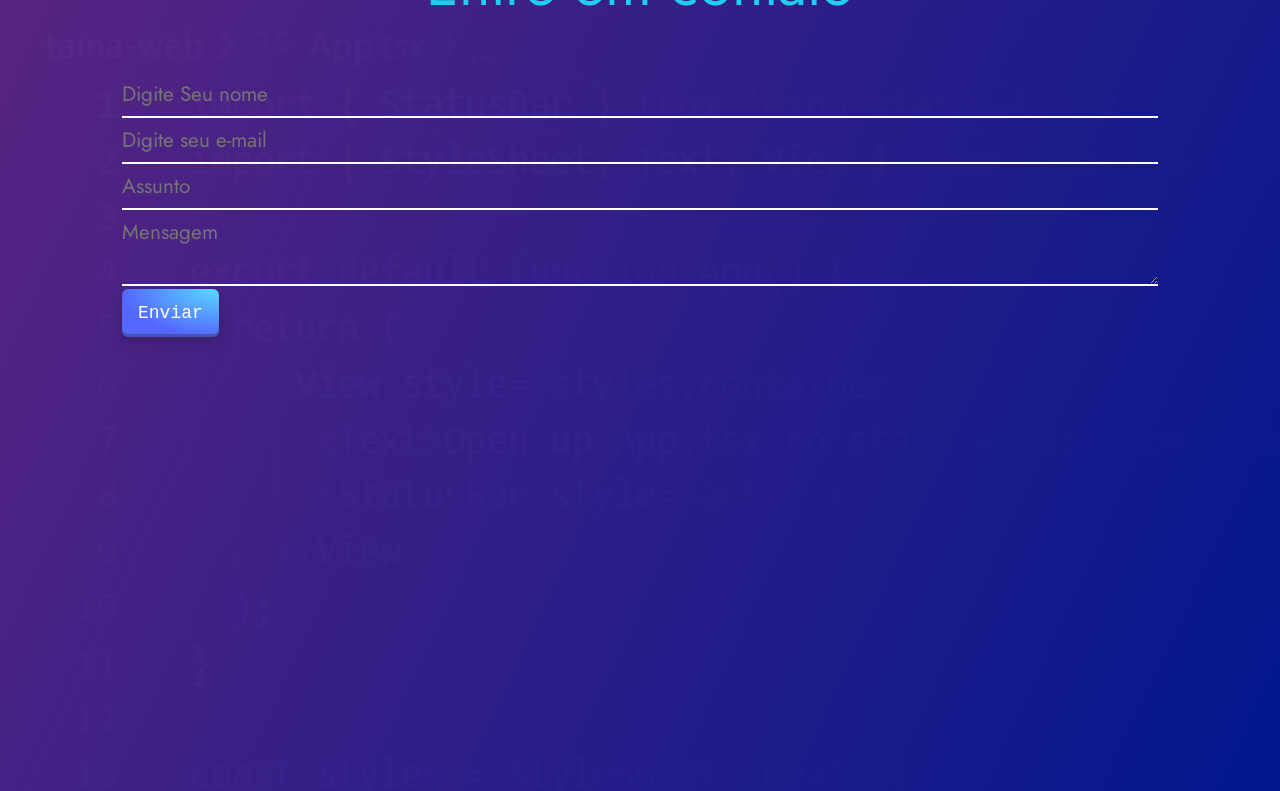
==== commit 45441e0c: "responsive" ====
--- a/home.html
+++ b/home.html
@@ -75,7 +75,6 @@
         </section>
         <section id="contact">
             <div class="title-area">
-                <p>Precisa de um desenvolvedor?</p>
                 <h2>Entre em contato</h2>
             </div>
             <div class="contact-area">
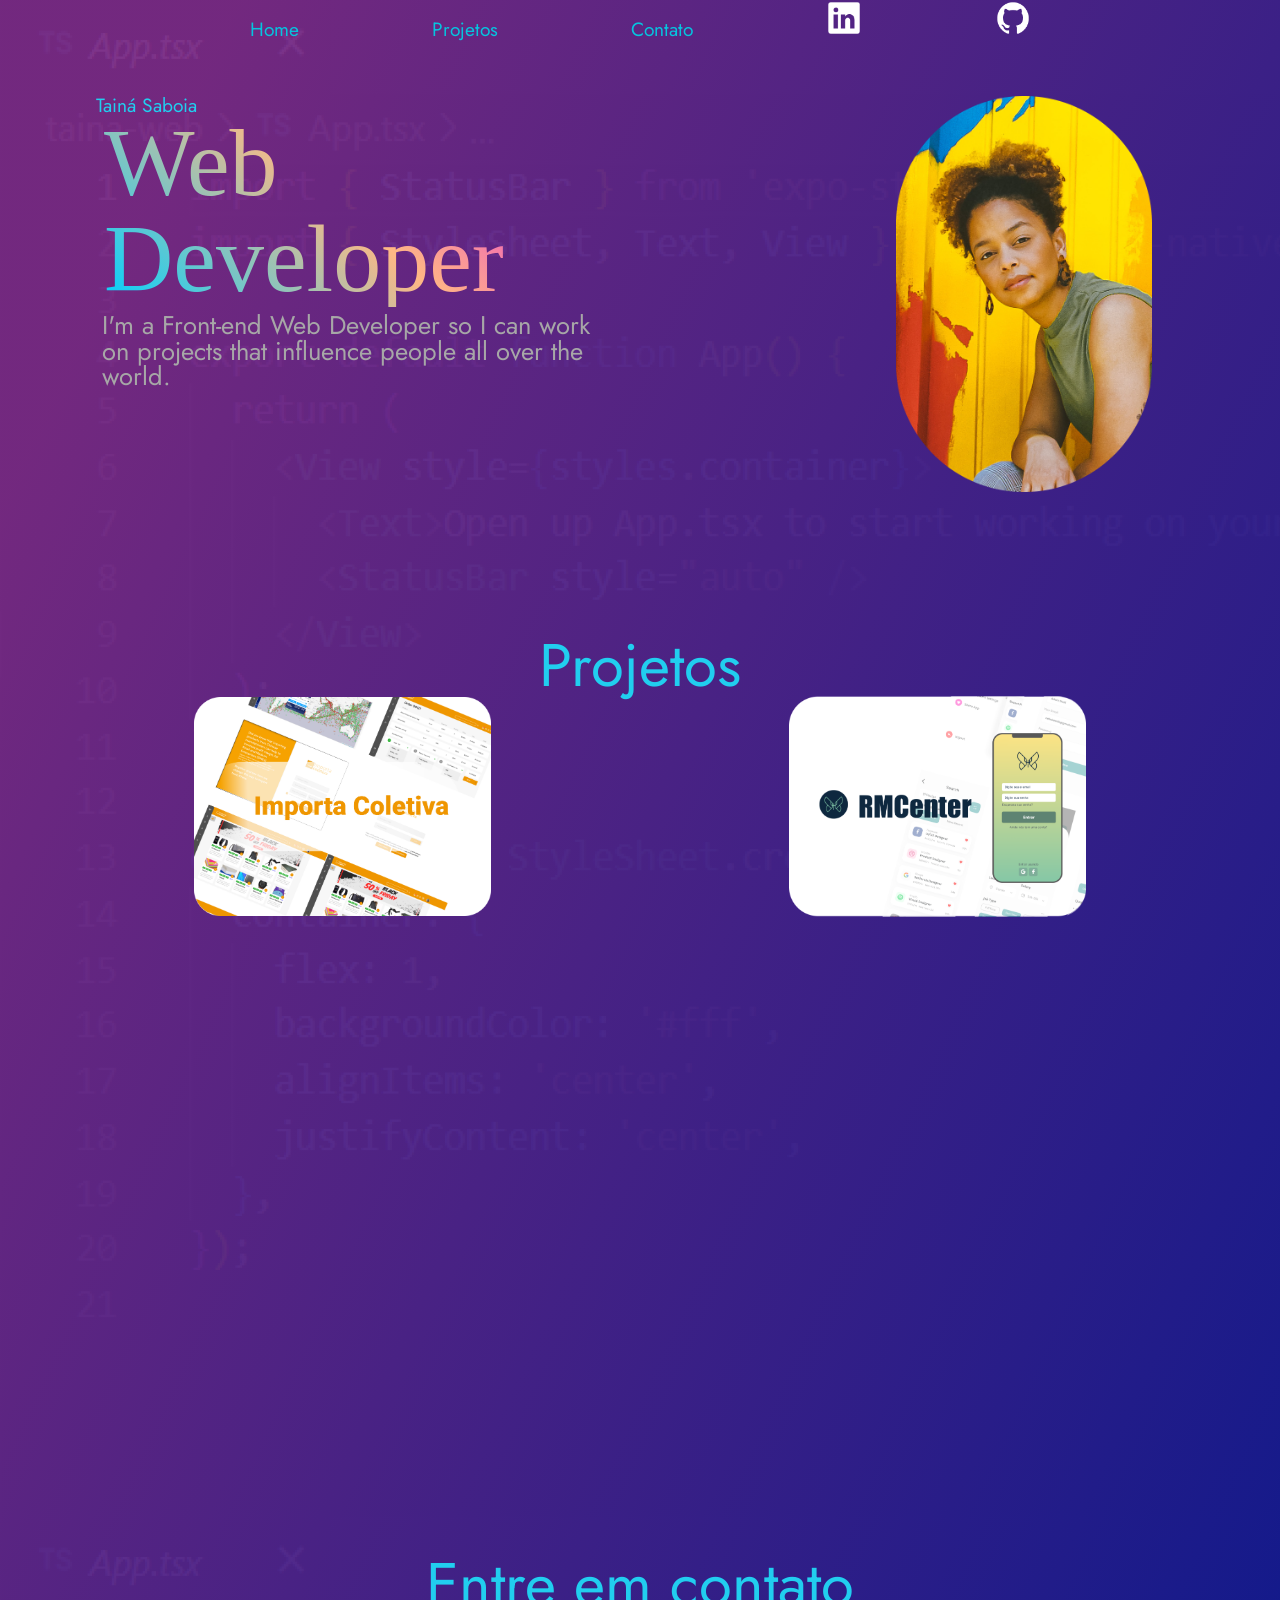
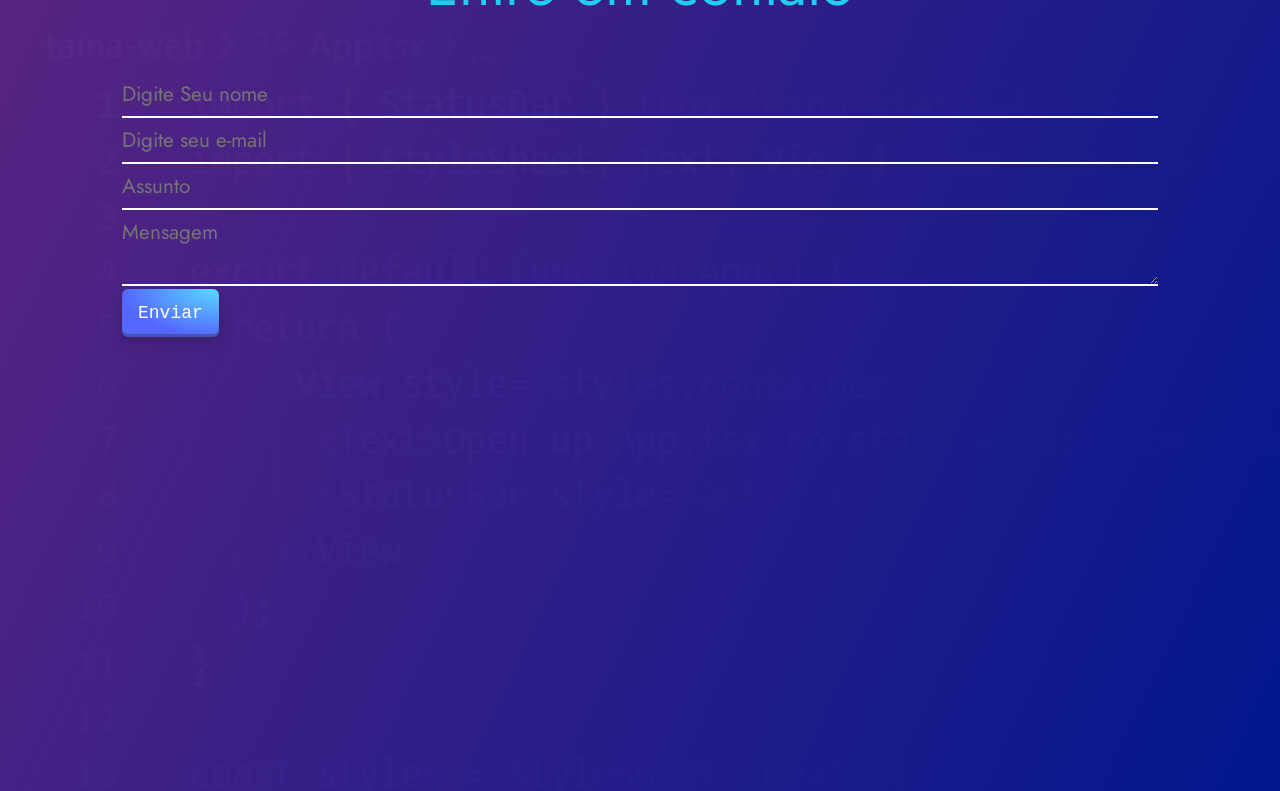
==== commit 7724ffca: "responsive" ====
--- a/home.html
+++ b/home.html
@@ -43,7 +43,7 @@
                 <div class="left__home">
                     <h3 class="title-name">Tainá Saboia</h3>
                     <h1 >Web Developer</h1>
-                    <p>7 years working as a developer, and today I have a few months left to complete a year of experience with web and mobile develop.</p>
+                    <p>I'm a Front-end Web Developer so I can work on projects that influence people all over the world.</p>
                 </div>
                 <div class="right__home">
                     <img class="perfil-photo" src="images/profile-photo.png" alt="Taina Saboia"/>
@@ -57,12 +57,13 @@
                 <li class="laytou-projetc">
                     <a>
                         <div class="projects-item">
-                             <img src="images/coletiva-background.png" /> 
+                             <img src="images/coletiva-background-2.png" /> 
                              
                         </div>
                         
                     </a>
                 </li>
+                 
                 <li class="laytou-projetc">
                     <a>
                         <div class="projects-item">
--- a/css/style.css
+++ b/css/style.css
@@ -9,8 +9,8 @@
 body {
     background-image: linear-gradient(115deg, rgba(119,41,132,0.95) 10% , #01178D 100%),url("../images/background-code.png"); 
     font-family: 'Jost', sans-serif;
-}
-
+    
+}
 
 header {
   width: 100vw;
@@ -19,10 +19,11 @@
 }
 
 nav li{
-    display: inline;
-    margin-inline: 2vh;
+    display: inline-block;
+    margin-inline: 4rem;
     animation: fadeInUp 5s;
 }
+
 
 nav img {
     width: 4vh;
@@ -78,6 +79,10 @@
   flex-grow: 1;
 }
 
+.laytou-projetc{
+  list-style: none;
+
+}
 main img{
   width: 50%;
   min-width: 20vh;
@@ -110,12 +115,9 @@
 }
 
 #projects img  {
-    position: relative;
-    width: 50%; 
-    max-width: 50%;
-    min-width: 30%;
-    animation: fadeIn;
-    animation-duration: 2s; /* don't forget to set a duration! */
+  max-width: 50%;
+  animation: fadeIn;
+  animation-duration: 2s; /* don't forget to set a duration! */
 }
 
 #projects img:hover  {
@@ -123,8 +125,10 @@
     border-radius: 20px;
 }
 .projects-items {
-    margin: 0 auto;
-    text-align: center;
+  display: grid;
+  align-items: center;
+  text-align: center;
+  grid-template-columns: repeat(auto-fit, minmax(500px, 1fr));
 }
 
 .description-items {
@@ -280,21 +284,11 @@
     height: 20px;
 }
 
-@media (max-width: 768px) {
+@media (max-width: 820px) {
   html{
     font-size: 65%;
   }
 
-}
-
-@media (max-width: 500px) {
-  .left__home {
-    margin: 3%;
-  }
-
-  #projects {
-    padding: 3vh;
-  }
   
   .projects-item {
     display: grid;
@@ -303,4 +297,15 @@
     justify-items: center;
     grid-template-columns: repeat(auto-fit, minmax(200px, 1fr));
   }
+}
+
+@media (max-width: 500px) {
+  .left__home {
+    margin: 3%;
+  }
+
+  #projects {
+    padding: 3vh;
+  }
+  
 }
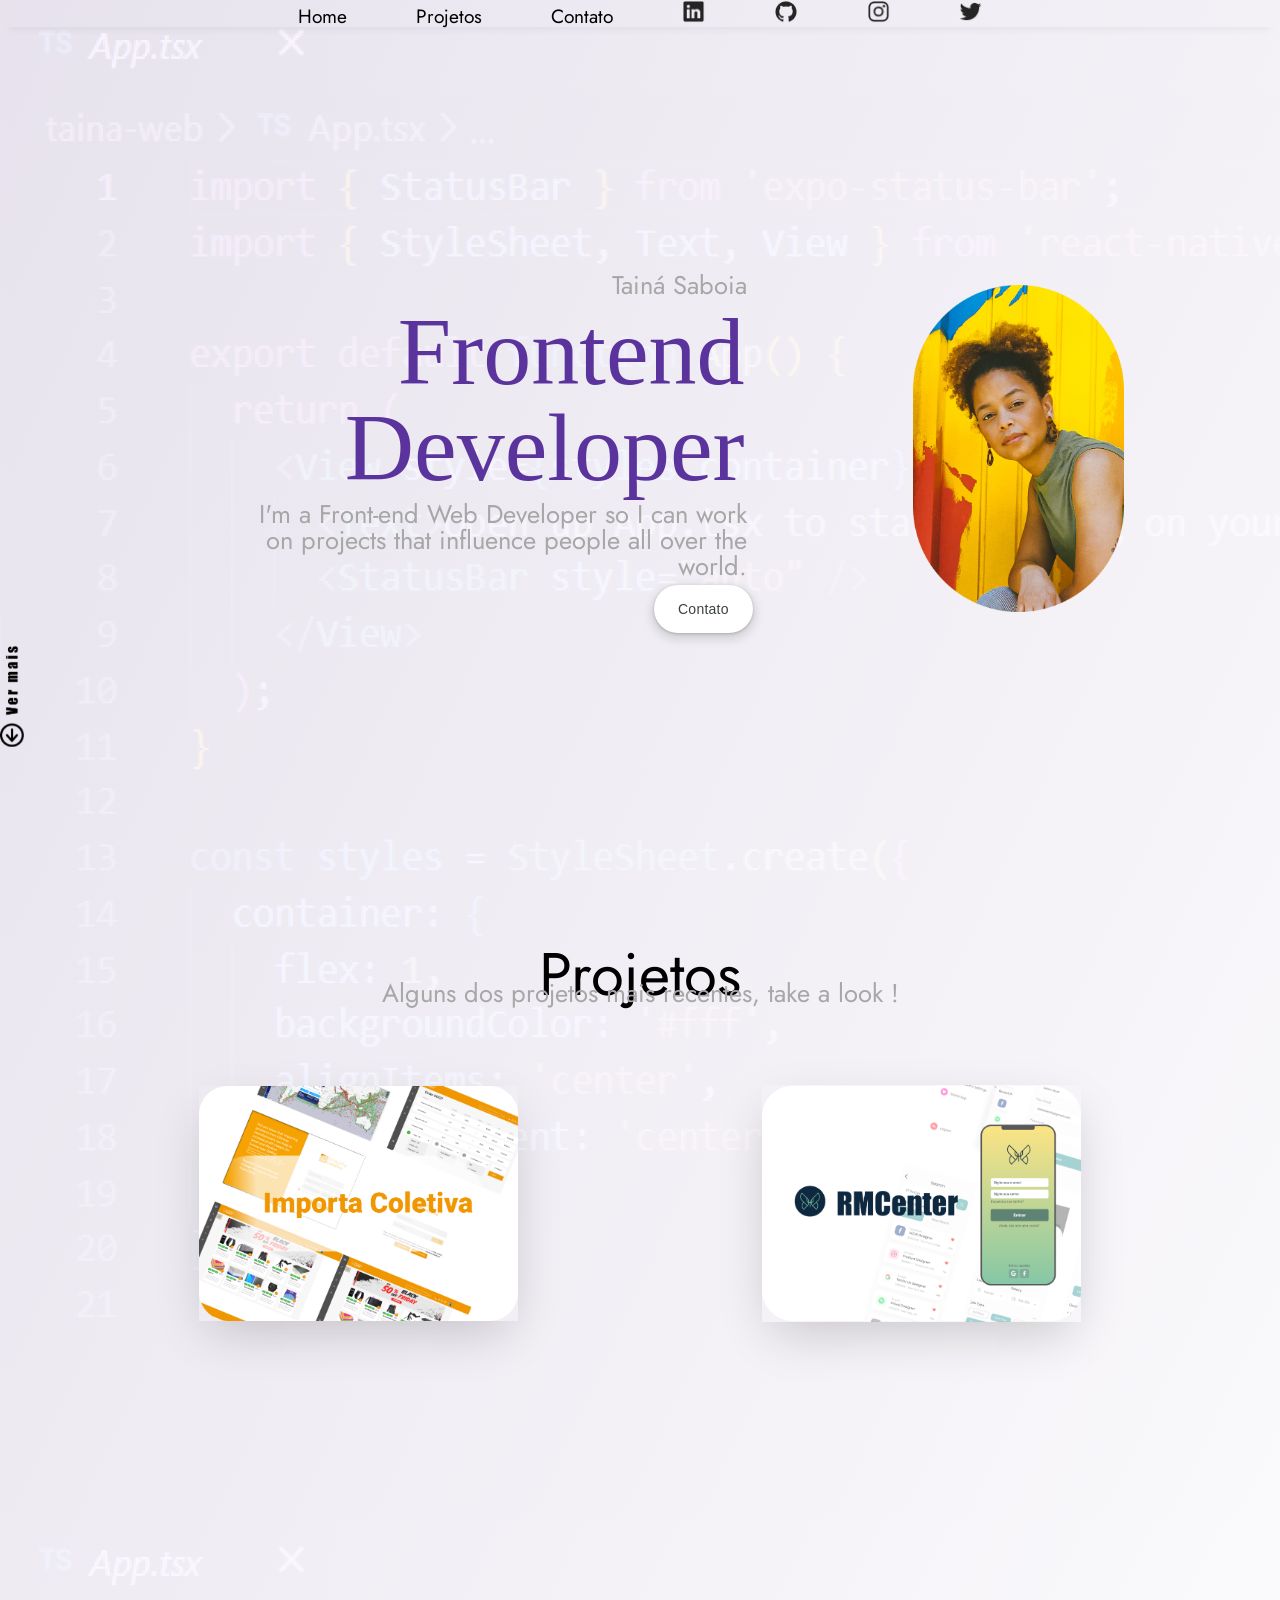
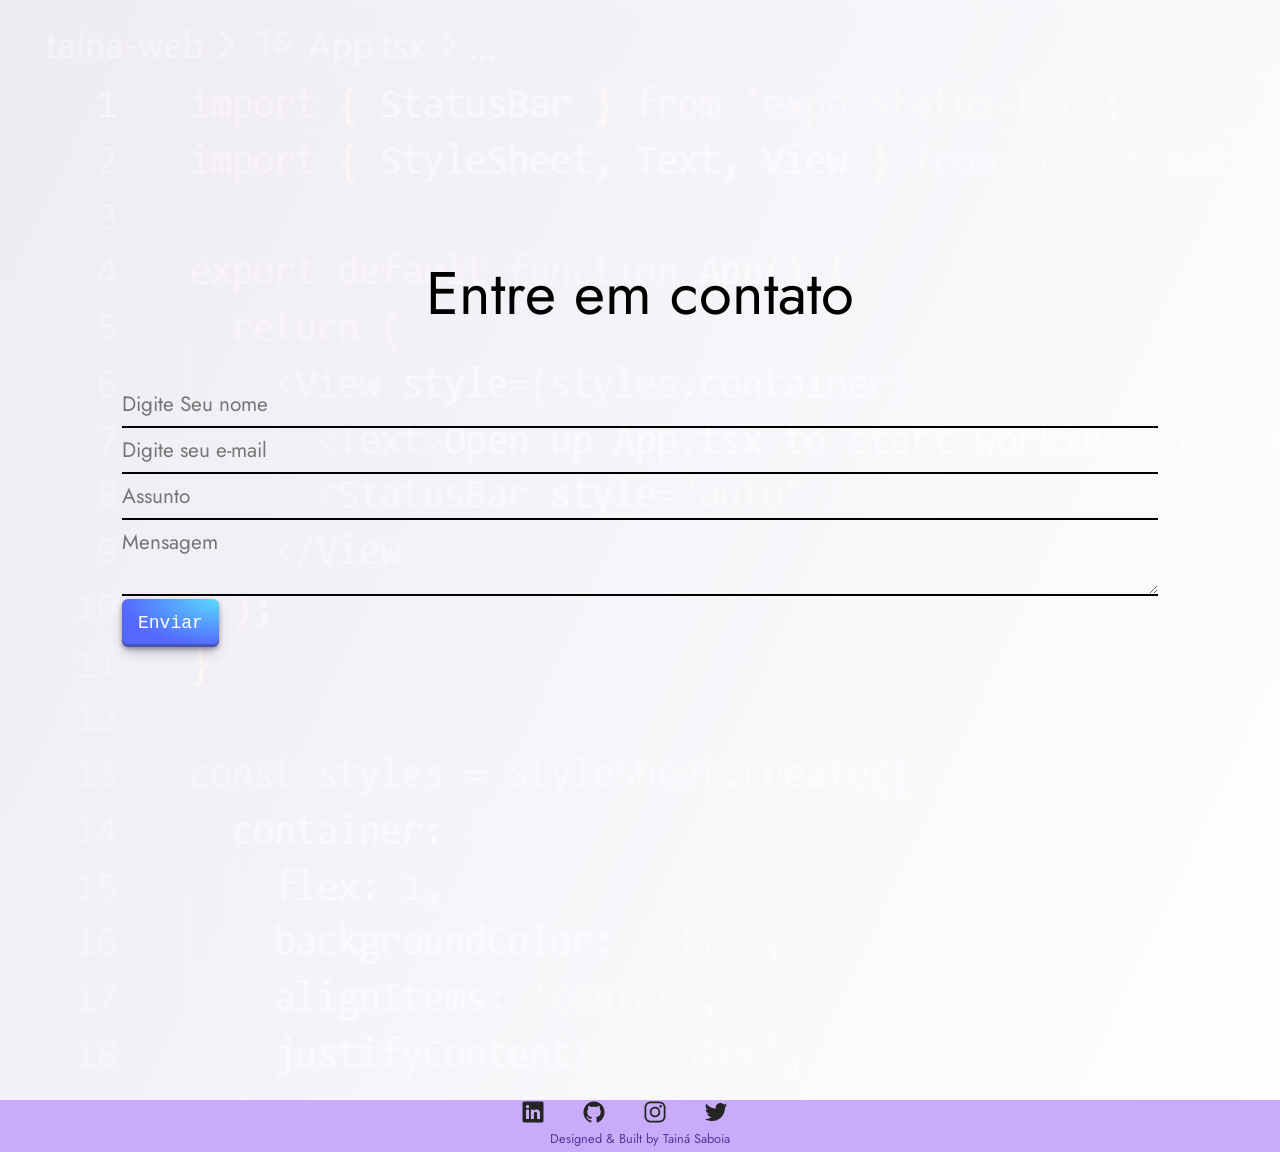
==== commit ead2cb48: "responsive" ====
--- a/home.html
+++ b/home.html
@@ -5,7 +5,8 @@
         <meta name="viewport" content="width=device-width initial-+scale=1.0"/>
         <title>Tainá Saboia</title>
         <link rel="stylesheet" href="css/reset.css">
-        <link rel="stylesheet" href="css/style.css"> 
+        <link rel="stylesheet" href="css/style.css">
+        <link rel="stylesheet" href="css/buttonHome.css"> 
         <link rel="preconnect" href="https://fonts.googleapis.com">
         <link rel="preconnect" href="https://fonts.gstatic.com" crossorigin>
         <link href="https://fonts.googleapis.com/css2?family=Jost:wght@400;900&display=swap" rel="stylesheet">
@@ -23,27 +24,33 @@
                         <div class="three"></div>
                     </div>
                 </div>
+                
+                <nav>
+                    <ul>
+                        <li><a href="#home">Home</a></li>
+                        <li><a href="#projects">Projetos</a></li>
+                        <li><a href="#contact">Contato</a></li>
+                        <li><a href="https://www.linkedin.com/in/tasaboia/" target="_blank" rel="noopener noreferrer"><img src="images/icons/logo-linkedin.png" alt="linkedin"/></a></li>
+                        <li><a href="https://github.com/tasaboia" target="_blank" rel="noopener noreferrer"><img src="images/icons/logo-github.png" alt="github"/></a></li>
+                        <li><a href="https://www.instagram.com/tasaboia/" target="_blank" rel="noopener noreferrer"><img src="images/icons/logo-instagram.png" alt="instagram"/></a></li>
+                        <li><a href="https://twitter.com/tainasaboia" target="_blank" rel="noopener noreferrer"><img src="images/icons/logo-twitter.png" alt="twitter"/></a></li>
+                    </ul>
+                </nav>
 
-            <nav>
-                <ul>
-                    <li><a href="#home">Home</a></li>
-                    <li><a href="#projects">Projetos</a></li>
-                    <li><a href="#contact">Contato</a></li>
-                    <li><a href="https://www.linkedin.com/in/tasaboia/" target="_blank" rel="noopener noreferrer"><img src="images/logo-linkedin.png" alt="linkedin"/></a></li>
-                    <li><a href="https://github.com/tasaboia" target="_blank" rel="noopener noreferrer"><img src="images/logo-github.png" alt="github"/></a></li>
-
-                </ul>
-            </nav>
-        </div>
+                <div class="left">
+                    <img src="images/SEE MORE.png" alt="see more"/>
+                </div>
+            </div>
 
         </header>
 
         <main class="home">
             <section id="home">
                 <div class="left__home">
-                    <h3 class="title-name">Tainá Saboia</h3>
-                    <h1 >Web Developer</h1>
-                    <p>I'm a Front-end Web Developer so I can work on projects that influence people all over the world.</p>
+                    <p class="title-name">Tainá Saboia</p>
+                    <h1 >Frontend Developer</h1>
+                    <p>I'm a Front-end Web Developer so I can work on projects that influence people all over the world. </p>
+                    <a href="#contact" class="button-home">Contato</a>
                 </div>
                 <div class="right__home">
                     <img class="perfil-photo" src="images/profile-photo.png" alt="Taina Saboia"/>
@@ -52,10 +59,11 @@
         </main>
         <section id="projects">
             <h2>Projetos</h2>
+            <p>Alguns dos projetos mais recentes, take a look !</p>
             
             <ul class="projects-items">
                 <li class="laytou-projetc">
-                    <a>
+                    <a href="https://github.com/Importa-Coletiva/ImportaColetiva.ComexPlatform.Frontend"  target="_blank" rel="noopener noreferrer">
                         <div class="projects-item">
                              <img src="images/coletiva-background-2.png" /> 
                              
@@ -65,9 +73,9 @@
                 </li>
                  
                 <li class="laytou-projetc">
-                    <a>
+                    <a href="https://github.com/tasaboia/rmcenter-app"  target="_blank" rel="noopener noreferrer">
                         <div class="projects-item">
-                            <img src="images/app-background.png" />
+                            <img  src="images/app-background.png" />
                         </div>
                     </a>
                     
@@ -90,5 +98,17 @@
         </section>
         
     </body>
+    <footer>
+        <div id="footer">
+            <ul>
+                <li><a href="https://www.linkedin.com/in/tasaboia/" target="_blank" rel="noopener noreferrer"><img src="images/icons/logo-linkedin.png" alt="linkedin"/></a></li>
+                <li><a href="https://github.com/tasaboia" target="_blank" rel="noopener noreferrer"><img src="images/icons/logo-github.png" alt="github"/></a></li>
+                <li><a href="https://www.instagram.com/tasaboia/" target="_blank" rel="noopener noreferrer"><img src="images/icons/logo-instagram.png" alt="instagram"/></a></li>
+                <li><a href="https://twitter.com/tainasaboia" target="_blank" rel="noopener noreferrer"><img src="images/icons/logo-twitter.png" alt="twitter"/></a></li>
+            </ul>
+
+            <p>Designed & Built by Tainá Saboia</p>
+        </div>
+    </footer>
     
 </html
--- a/css/style.css
+++ b/css/style.css
@@ -7,7 +7,8 @@
 }
 
 body {
-    background-image: linear-gradient(115deg, rgba(119,41,132,0.95) 10% , #01178D 100%),url("../images/background-code.png"); 
+  
+    background-image: linear-gradient(115deg, rgba(248, 243, 255, 0.92) 0% , white 100%),url("../images/background-code.png"); 
     font-family: 'Jost', sans-serif;
     
 }
@@ -16,22 +17,21 @@
   width: 100vw;
   position: fixed;
   text-align: center;
-}
+  box-shadow: rgba(33, 35, 38, 0.1) 0px 10px 10px -10px;
+}
+
 
 nav li{
     display: inline-block;
-    margin-inline: 4rem;
-    animation: fadeInUp 5s;
-}
-
-
+    margin-inline: 2rem;
+}
 nav img {
-    width: 4vh;
+    width: 2.6vh;
     height: auto;
 }
 
 a { 
-    color: #05C5DF;
+    color: black;
     font-size: 1.2rem;
 }
 a:link { 
@@ -41,28 +41,54 @@
     text-decoration: none; 
 }
 a:hover {
-    text-decoration: none; color: #00FFF0;
+    text-decoration: none; 
 }
 a:active {
     text-decoration: none;
 }
 
-main div {
-  width: 80%;
-  margin: 6rem;
+.left {
+  display: flex;
+  position: absolute;
+  height: 80vh;
+}
+
+.left img{
+  height: 101px;
+  align-self: flex-end;
+  animation: shakeY 15s;
+  --animate-repeat: 2;
+}
+
+
+main {
+  margin-left: 25vh;
 }
 
 #home {
-    display: grid;
-    grid-template-columns: repeat(auto-fit, minmax(350px, 1fr));
-}
-
+  display: grid;
+  grid-template-columns: repeat(auto-fit, minmax(350px, 1fr));
+  align-items: center;
+  height: 100vh;
+}
+
+#home img {
+  max-width: 40%;
+  min-width: 20vh;
+  margin-left: 10rem;
+  height: auto;
+}
+
+.left__home {
+  text-align: end;
+}
 .left__home h1 {
+  display: inline-block;
+  margin: 0 0.5rem;
   font-size: 6rem;
-  background: -webkit-linear-gradient(45deg, #00D1FF, #FFB884, #DF00F2);
-  -webkit-background-clip: text;
   font-family: 'Volkhov', serif;
-  -webkit-text-fill-color: transparent;
+  color: #5a349c;
+  /* background: -webkit-linear-gradient(45deg, #00D1FF, #FFB884, #DF00F2); */
   animation: flipInX; /* referring directly to the animation's @keyframe declaration */
   animation-duration: 2s; /* don't forget to set a duration! */
 }
@@ -72,34 +98,7 @@
   animation: zoomIn;
   animation-duration: 1s; /* don't forget to set a duration! */
   align-self: flex-end;
-  color: #21CEEF;
-}
-
-main section{
-  flex-grow: 1;
-}
-
-.laytou-projetc{
-  list-style: none;
-
-}
-main img{
-  width: 50%;
-  min-width: 20vh;
-  margin-left: 10rem;
-  height: auto;
-  animation: fadeIn 2s;
-}
-h1 {
-    font-size: 120px;
-    background: -webkit-linear-gradient(45deg, #00D1FF, #FFB884, #DF00F2);
-    -webkit-background-clip: text;
-    -webkit-text-fill-color: transparent;
-    margin-bottom: 20px;
-    display: inline-block;
-    margin: 0 0.5rem;
-    animation: flipInX; /* referring directly to the animation's @keyframe declaration */
-    animation-duration: 2s; /* don't forget to set a duration! */
+  color: black;
 }
 
 p {
@@ -114,10 +113,19 @@
   padding: 5vh;
 }
 
+
+#projects p  {
+  position: relative;
+  top: -30px;
+  text-align: center;
+  animation: bounceInRight 2s;
+}
+
 #projects img  {
-  max-width: 50%;
+  max-width: 60%;
   animation: fadeIn;
   animation-duration: 2s; /* don't forget to set a duration! */
+  box-shadow: rgba(0, 0, 0, 0.2) 0px 18px 50px -10px;
 }
 
 #projects img:hover  {
@@ -128,16 +136,13 @@
   display: grid;
   align-items: center;
   text-align: center;
+  margin: 2rem;
   grid-template-columns: repeat(auto-fit, minmax(500px, 1fr));
 }
 
-.description-items {
-    display: list-item;
-    background-color: black;
-}
-
 .projects-items li {
-    display: inline-block;
+    margin: 1rem;
+    list-style: none;
 }
 
 .projects-item:hover {
@@ -157,19 +162,21 @@
 h2 {
     text-align: center;
     font-size: 60px;
-    color: #21CEEF;
+    color: black;
+    animation: bounceIn 2s;
+
 }
 
 
 .title-area {
     text-align: center;
     font-size: 60px;
-    color: #21CEEF;
+    color: black;
 }
 
 .title-area p {
     font-size: 25px;
-    color: white;
+    color: black;
 }
 
 #contact {
@@ -190,10 +197,10 @@
     font-family: inherit;
     width: 100%;
     border: 0;
-    border-bottom: 2px solid white;
+    border-bottom: 2px solid black;
     outline: 0;
     font-size: 1.3rem;
-    color: white;
+    color: black;
     padding: 7px 0;
     background: transparent;
     transition: border-color 0.2s;
@@ -205,7 +212,7 @@
     display: block;
     transition: 0.2s;
     font-size: 1rem;
-    color: white;
+    color: black;
   }
 
 .textarea{
@@ -261,35 +268,34 @@
 }
 
 
-.footer-area{
-    width: 100%;
-    height: 200px;
-    background-color: #432186;
-
-}
-.footer-area div{
-    padding-top: 3%;
-    padding-left: 35%;
-    text-align: center;
-    width: 500px;
-}
-
-.footer-area li{
-    display: inline;
-    margin-inline: 20px;
-}
-
-.footer-area  img {
-    width: 20px;
-    height: 20px;
-}
-
-@media (max-width: 820px) {
+footer{
+  display: flex;
+  justify-content: center;
+  text-align: center;
+  align-items: center;
+  width: 100%;
+  background-color:#c8abfa;
+}
+
+footer li{
+  display: inline-block;
+  list-style: none;
+  margin-right: 2rem;
+}
+
+footer p{
+  font-size: .8rem;
+  color: #5a349c;
+  text-align: center; 
+}
+
+#footer {
+}
+
+@media (max-width: 900px) {
   html{
     font-size: 65%;
   }
-
-  
   .projects-item {
     display: grid;
     width: 50vw;
@@ -297,12 +303,26 @@
     justify-items: center;
     grid-template-columns: repeat(auto-fit, minmax(200px, 1fr));
   }
+  
+  main {
+    display: flex;
+    margin-left: 0;
+    padding: 5vh;
+  }
+  .left__home {
+    text-align: center;
+    margin-top: -30vh;
+  }
+  .right__home{
+  order: -1;
+  text-align: center;
+  padding-right: 15vh;
+  height: 100%;
+  padding-top: 5vh;
+  }
 }
 
 @media (max-width: 500px) {
-  .left__home {
-    margin: 3%;
-  }
 
   #projects {
     padding: 3vh;
--- a/css/buttonHome.css
+++ b/css/buttonHome.css
@@ -0,0 +1,69 @@
+
+.button-home {
+  align-items: center;
+  appearance: none;
+  background-color: #fff;
+  border-radius: 24px;
+  border-style: none;
+  box-shadow: rgba(0, 0, 0, .2) 0 3px 5px -1px,rgba(0, 0, 0, .14) 0 6px 10px 0,rgba(0, 0, 0, .12) 0 1px 18px 0;
+  box-sizing: border-box;
+  color: #3c4043;
+  cursor: pointer;
+  display: inline-flex;
+  fill: currentcolor;
+  font-family: "Google Sans",Roboto,Arial,sans-serif;
+  font-size: 14px;
+  font-weight: 500;
+  height: 48px;
+  justify-content: center;
+  letter-spacing: .25px;
+  line-height: normal;
+  max-width: 100%;
+  overflow: visible;
+  padding: 2px 24px;
+  position: relative;
+  text-align: center;
+  text-transform: none;
+  transition: box-shadow 280ms cubic-bezier(.4, 0, .2, 1),opacity 15ms linear 30ms,transform 270ms cubic-bezier(0, 0, .2, 1) 0ms;
+  user-select: none;
+  -webkit-user-select: none;
+  touch-action: manipulation;
+  width: auto;
+  will-change: transform,opacity;
+  z-index: 0;
+}
+
+.button-home:hover {
+  background: #F6F9FE;
+  color: #174ea6;
+}
+
+.button-home:active {
+  box-shadow: 0 4px 4px 0 rgb(60 64 67 / 30%), 0 8px 12px 6px rgb(60 64 67 / 15%);
+  outline: none;
+}
+
+.button-home:focus {
+  outline: none;
+  border: 2px solid #4285f4;
+}
+
+.button-home:not(:disabled) {
+  box-shadow: rgba(60, 64, 67, .3) 0 1px 3px 0, rgba(60, 64, 67, .15) 0 4px 8px 3px;
+}
+
+.button-home:not(:disabled):hover {
+  box-shadow: rgba(60, 64, 67, .3) 0 2px 3px 0, rgba(60, 64, 67, .15) 0 6px 10px 4px;
+}
+
+.button-home:not(:disabled):focus {
+  box-shadow: rgba(60, 64, 67, .3) 0 1px 3px 0, rgba(60, 64, 67, .15) 0 4px 8px 3px;
+}
+
+.button-home:not(:disabled):active {
+  box-shadow: rgba(60, 64, 67, .3) 0 4px 4px 0, rgba(60, 64, 67, .15) 0 8px 12px 6px;
+}
+
+.button-home:disabled {
+  box-shadow: rgba(60, 64, 67, .3) 0 1px 3px 0, rgba(60, 64, 67, .15) 0 4px 8px 3px;
+}
